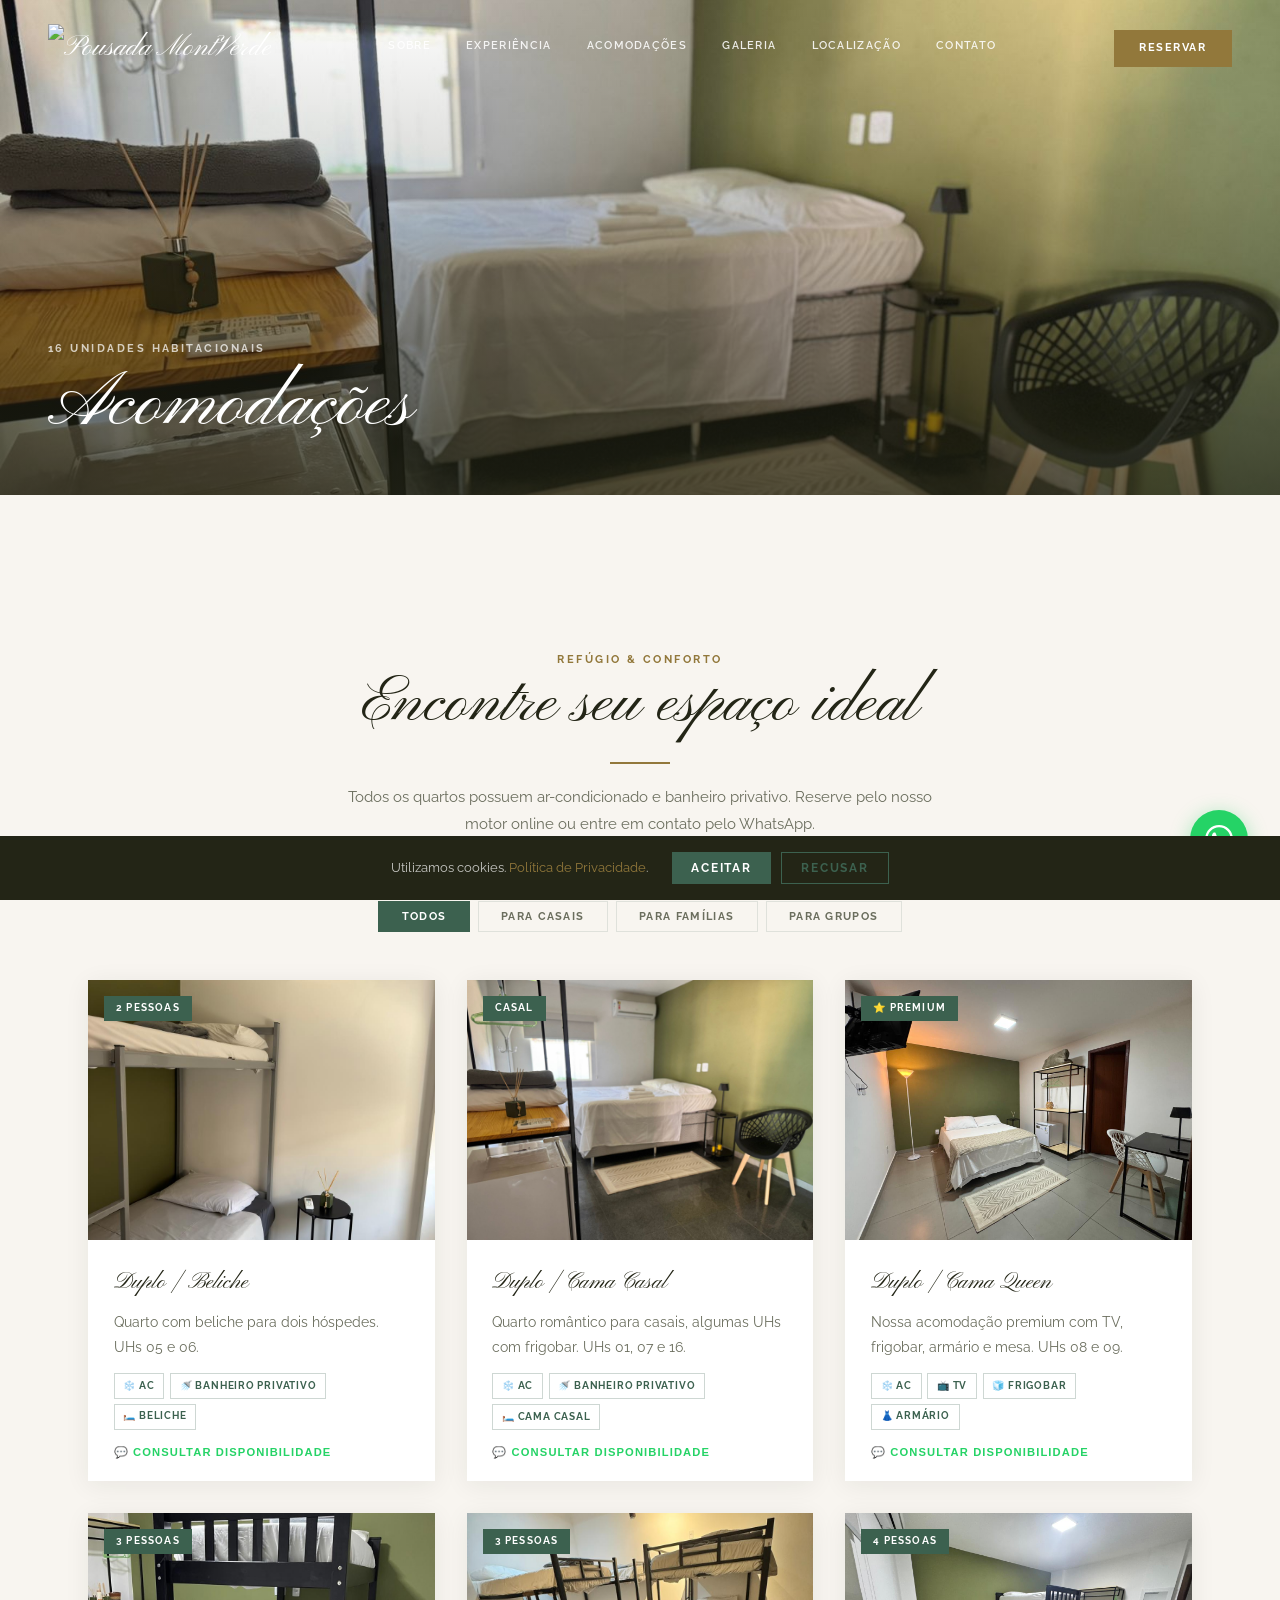
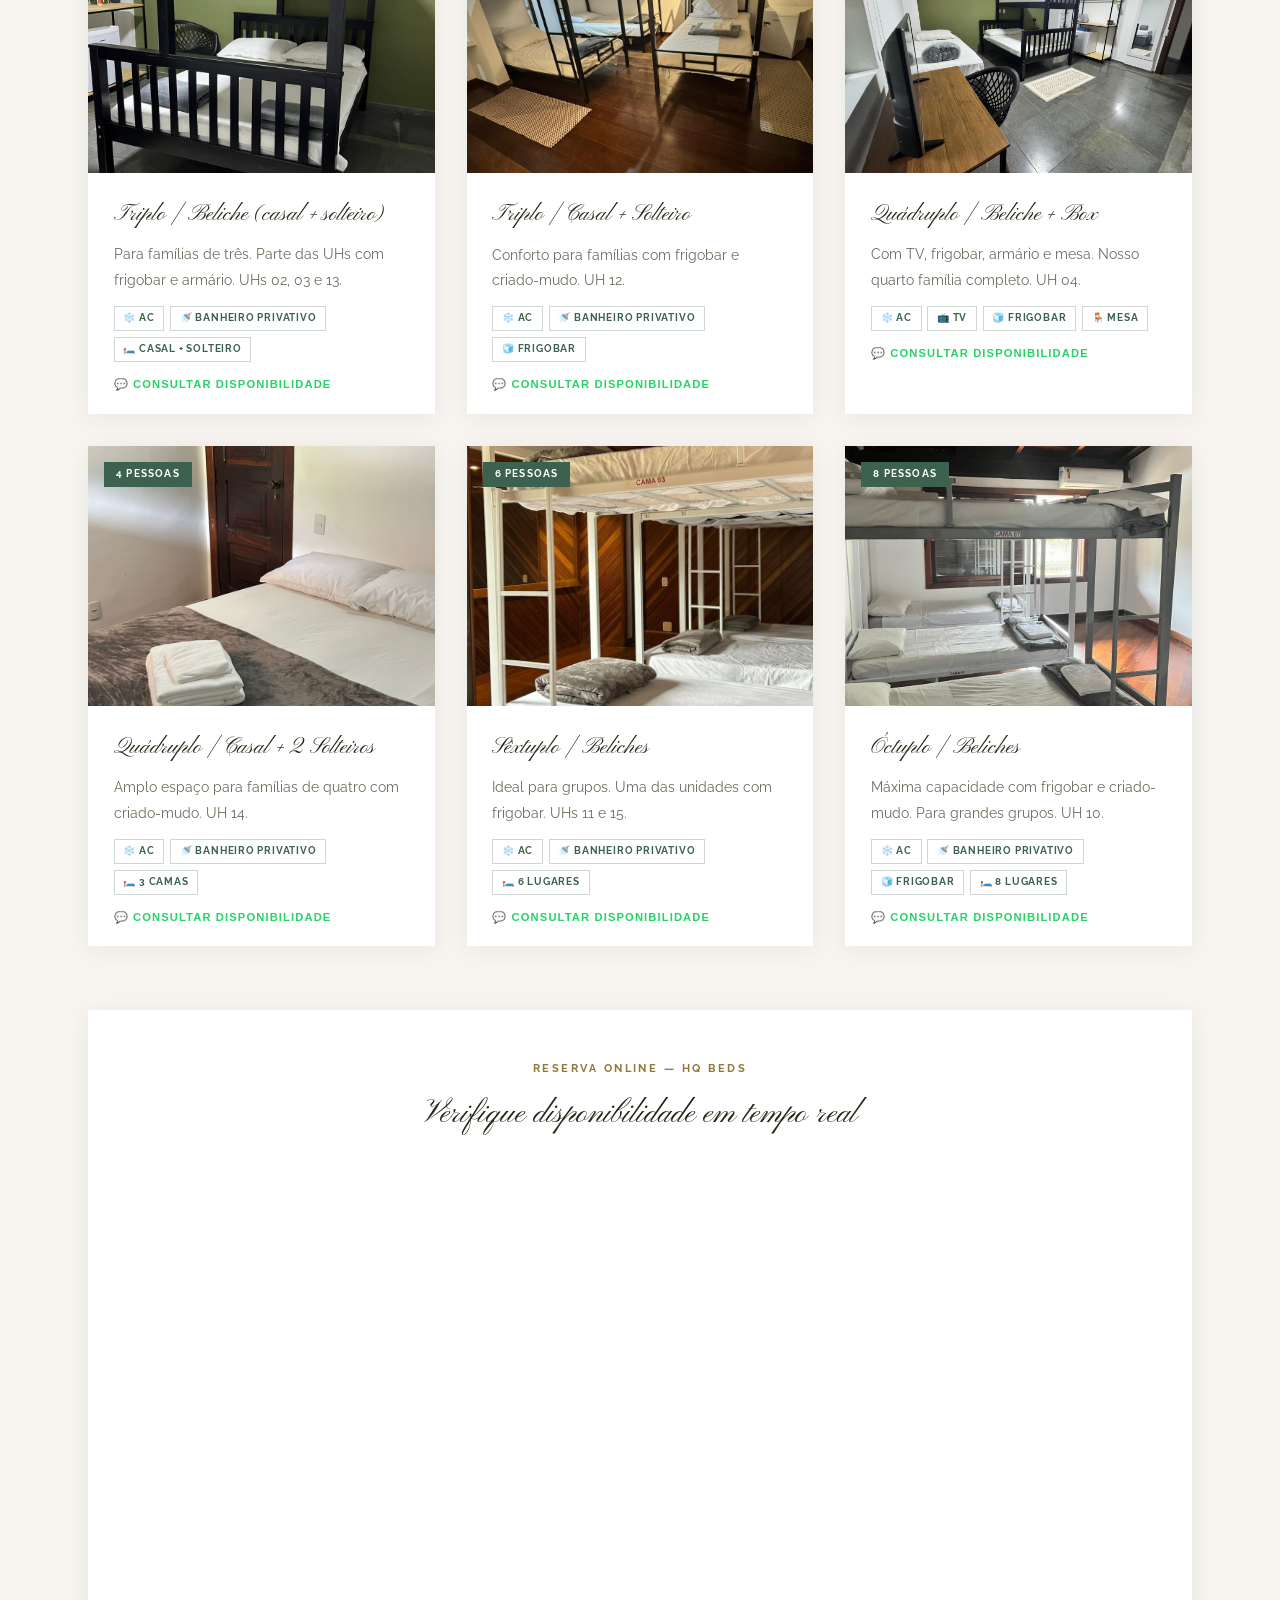
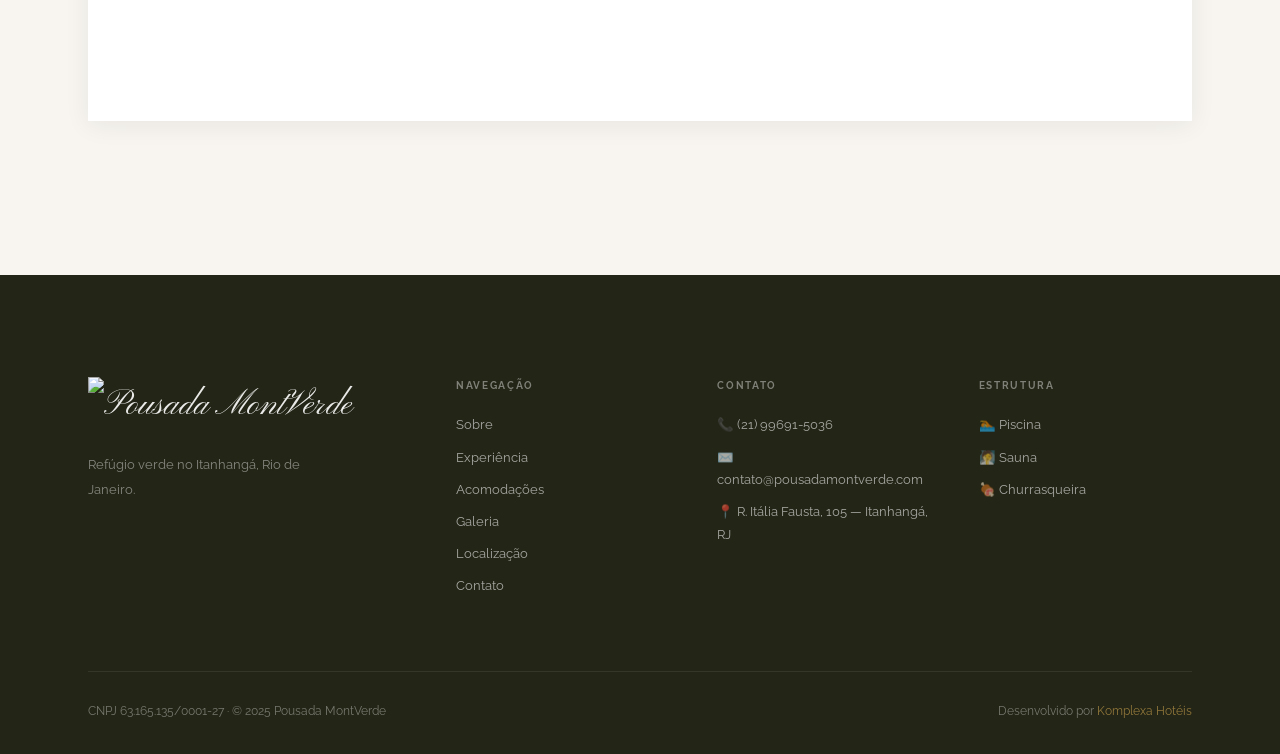
==== acomodacoes/index.html @ 97b20285 "Add files via upload" ====
<!DOCTYPE html>
<html lang="pt-BR">
<head>
<meta charset="UTF-8">
<meta name="viewport" content="width=device-width, initial-scale=1.0">
<title>Acomodações — Pousada MontVerde | Itanhangá, Rio de Janeiro</title>
<meta name="description" content="16 unidades habitacionais na Pousada MontVerde: quartos para casais, famílias e grupos no Itanhangá, Rio de Janeiro.">
<script>(function(w,d,s,l,i){w[l]=w[l]||[];w[l].push({'gtm.start':new Date().getTime(),event:'gtm.js'});var f=d.getElementsByTagName(s)[0],j=d.createElement(s),dl=l!='dataLayer'?'&l='+l:'';j.async=true;j.src='https://www.googletagmanager.com/gtm.js?id='+i+dl;f.parentNode.insertBefore(j,f);})(window,document,'script','dataLayer','GTM-MXDKKWH3');</script>
<link rel="preconnect" href="https://fonts.googleapis.com">
<link href="https://fonts.googleapis.com/css2?family=Pinyon+Script&family=Raleway:wght@300;400;500;600;700&display=swap" rel="stylesheet">
<link rel="stylesheet" href="../assets/css/style.css">

<script type="application/ld+json">
{
  "@context": "https://schema.org",
  "@type": "WebPage",
  "name": "Acomodações — Pousada MontVerde | 16 Unidades no Itanhangá, RJ",
  "description": "16 unidades habitacionais em 9 categorias: duplos, triplos, quádruplos, sêxtuplos e óctuplos. Todos com ar-condicionado e banheiro privativo.",
  "url": "https://pousadamontverde.com.br/acomodacoes/",
  "isPartOf": {"@type":"WebSite","url":"https://pousadamontverde.com.br/","name":"Pousada MontVerde"},
  "breadcrumb": {
    "@type": "BreadcrumbList",
    "itemListElement": [
      {"@type":"ListItem","position":1,"name":"Home","item":"https://pousadamontverde.com.br/"},
      {"@type":"ListItem","position":2,"name":"Acomodações","item":"https://pousadamontverde.com.br/acomodacoes/"}
    ]
  }
}
</script>
</head>
<body>
<noscript><iframe src="https://www.googletagmanager.com/ns.html?id=GTM-MXDKKWH3" height="0" width="0" style="display:none;visibility:hidden"></iframe></noscript>

<header class="hdr hero-mode" id="hdr">
  <div class="hdr-inner">
    <a href="../index.html" class="logo"><img src="../assets/img/logo.png" alt="Pousada MontVerde" class="logo-img"></a>
    <nav class="nav">
      <a href="../sobre/">Sobre</a>
      <a href="../experiencia/">Experiência</a>
      <a href="../acomodacoes/">Acomodações</a>
      <a href="../galeria/">Galeria</a>
      <a href="../localizacao/">Localização</a>
      <a href="../contato/">Contato</a>
    </nav>
    <a href="https://booking.hqbeds.com.br/montverde/rooms" class="hdr-btn">Reservar</a>
    <button class="ham" id="ham" aria-label="Menu" aria-expanded="false"><span></span><span></span><span></span></button>
  </div>
</header>
<div class="mobnav" id="mobnav">
  <a href="../sobre/" onclick="closeMob()">Sobre</a>
  <a href="../experiencia/" onclick="closeMob()">Experiência</a>
  <a href="../acomodacoes/" onclick="closeMob()">Acomodações</a>
  <a href="../galeria/" onclick="closeMob()">Galeria</a>
  <a href="../localizacao/" onclick="closeMob()">Localização</a>
  <a href="../contato/" onclick="closeMob()">Contato</a>
  <a href="https://booking.hqbeds.com.br/montverde/rooms" class="btn-gold" style="margin-top:1rem" onclick="closeMob()">Reservar Agora</a>
</div>

<div class="pg-hero">
  <img src="../assets/img/quartos/casal.jpg" alt="Acomodações Pousada MontVerde" fetchpriority="high" class="loaded">
  <div class="pg-hero-c">
    <span class="overline">16 Unidades Habitacionais</span>
    <h1>Acomodações</h1>
  </div>
</div>

<section>
  <div class="container">
    <div class="sec-head c">
      <p class="overline">Refúgio &amp; Conforto</p>
      <h2>Encontre seu espaço ideal</h2>
      <div class="divider cx"></div>
      <p>Todos os quartos possuem ar-condicionado e banheiro privativo. Reserve pelo nosso motor online ou entre em contato pelo WhatsApp.</p>
    </div>
    <div class="fbr">
      <button class="fbtn active" onclick="filterRooms('all',this)">Todos</button>
      <button class="fbtn" onclick="filterRooms('casal',this)">Para Casais</button>
      <button class="fbtn" onclick="filterRooms('familia',this)">Para Famílias</button>
      <button class="fbtn" onclick="filterRooms('grupo',this)">Para Grupos</button>
    </div>
    <div class="rm-g" id="roomsGrid">
      <div class="rc" data-type="casal">
        <div class="rc-img"><img src="../assets/img/quartos/beliche-duplo.jpg" alt="Duplo Beliche" loading="lazy"><div class="rc-tag">2 pessoas</div></div>
        <div class="rc-b"><h3>Duplo | Beliche</h3><p>Quarto com beliche para dois hóspedes. UHs 05 e 06.</p><div class="rc-feats"><span class="rc-feat">❄️ AC</span><span class="rc-feat">🚿 Banheiro privativo</span><span class="rc-feat">🛏️ Beliche</span></div><button class="rc-wa" onclick="openWAModal('Duplo Beliche')">💬 Consultar disponibilidade</button></div>
      </div>
      <div class="rc" data-type="casal">
        <div class="rc-img"><img src="../assets/img/quartos/casal.jpg" alt="Duplo Casal" loading="lazy"><div class="rc-tag">Casal</div></div>
        <div class="rc-b"><h3>Duplo | Cama Casal</h3><p>Quarto romântico para casais, algumas UHs com frigobar. UHs 01, 07 e 16.</p><div class="rc-feats"><span class="rc-feat">❄️ AC</span><span class="rc-feat">🚿 Banheiro privativo</span><span class="rc-feat">🛏️ Cama casal</span></div><button class="rc-wa" onclick="openWAModal('Duplo Casal')">💬 Consultar disponibilidade</button></div>
      </div>
      <div class="rc" data-type="casal">
        <div class="rc-img"><img src="../assets/img/quartos/queen.jpg" alt="Duplo Queen" loading="lazy"><div class="rc-tag">⭐ Premium</div></div>
        <div class="rc-b"><h3>Duplo | Cama Queen</h3><p>Nossa acomodação premium com TV, frigobar, armário e mesa. UHs 08 e 09.</p><div class="rc-feats"><span class="rc-feat">❄️ AC</span><span class="rc-feat">📺 TV</span><span class="rc-feat">🧊 Frigobar</span><span class="rc-feat">👗 Armário</span></div><button class="rc-wa" onclick="openWAModal('Duplo Queen')">💬 Consultar disponibilidade</button></div>
      </div>
      <div class="rc" data-type="familia">
        <div class="rc-img"><img src="../assets/img/quartos/triplo-beliche.jpg" alt="Triplo Beliche" loading="lazy"><div class="rc-tag">3 pessoas</div></div>
        <div class="rc-b"><h3>Triplo | Beliche (casal + solteiro)</h3><p>Para famílias de três. Parte das UHs com frigobar e armário. UHs 02, 03 e 13.</p><div class="rc-feats"><span class="rc-feat">❄️ AC</span><span class="rc-feat">🚿 Banheiro privativo</span><span class="rc-feat">🛏️ Casal + solteiro</span></div><button class="rc-wa" onclick="openWAModal('Triplo Beliche')">💬 Consultar disponibilidade</button></div>
      </div>
      <div class="rc" data-type="familia">
        <div class="rc-img"><img src="../assets/img/quartos/triplo-casal.jpg" alt="Triplo Casal" loading="lazy"><div class="rc-tag">3 pessoas</div></div>
        <div class="rc-b"><h3>Triplo | Casal + Solteiro</h3><p>Conforto para famílias com frigobar e criado-mudo. UH 12.</p><div class="rc-feats"><span class="rc-feat">❄️ AC</span><span class="rc-feat">🚿 Banheiro privativo</span><span class="rc-feat">🧊 Frigobar</span></div><button class="rc-wa" onclick="openWAModal('Triplo Casal + Solteiro')">💬 Consultar disponibilidade</button></div>
      </div>
      <div class="rc" data-type="familia">
        <div class="rc-img"><img src="../assets/img/quartos/quadruplo-beliche.jpg" alt="Quádruplo Beliche" loading="lazy"><div class="rc-tag">4 pessoas</div></div>
        <div class="rc-b"><h3>Quádruplo | Beliche + Box</h3><p>Com TV, frigobar, armário e mesa. Nosso quarto família completo. UH 04.</p><div class="rc-feats"><span class="rc-feat">❄️ AC</span><span class="rc-feat">📺 TV</span><span class="rc-feat">🧊 Frigobar</span><span class="rc-feat">🪑 Mesa</span></div><button class="rc-wa" onclick="openWAModal('Quádruplo Beliche')">💬 Consultar disponibilidade</button></div>
      </div>
      <div class="rc" data-type="familia">
        <div class="rc-img"><img src="../assets/img/quartos/quadruplo-casal.jpg" alt="Quádruplo Casal" loading="lazy"><div class="rc-tag">4 pessoas</div></div>
        <div class="rc-b"><h3>Quádruplo | Casal + 2 Solteiros</h3><p>Amplo espaço para famílias de quatro com criado-mudo. UH 14.</p><div class="rc-feats"><span class="rc-feat">❄️ AC</span><span class="rc-feat">🚿 Banheiro privativo</span><span class="rc-feat">🛏️ 3 camas</span></div><button class="rc-wa" onclick="openWAModal('Quádruplo 4')">💬 Consultar disponibilidade</button></div>
      </div>
      <div class="rc" data-type="grupo">
        <div class="rc-img"><img src="../assets/img/quartos/sextuplo.jpg" alt="Sêxtuplo" loading="lazy"><div class="rc-tag">6 pessoas</div></div>
        <div class="rc-b"><h3>Sêxtuplo | Beliches</h3><p>Ideal para grupos. Uma das unidades com frigobar. UHs 11 e 15.</p><div class="rc-feats"><span class="rc-feat">❄️ AC</span><span class="rc-feat">🚿 Banheiro privativo</span><span class="rc-feat">🛏️ 6 lugares</span></div><button class="rc-wa" onclick="openWAModal('Sêxtuplo')">💬 Consultar disponibilidade</button></div>
      </div>
      <div class="rc" data-type="grupo">
        <div class="rc-img"><img src="../assets/img/quartos/octuplo.jpg" alt="Óctuplo" loading="lazy"><div class="rc-tag">8 pessoas</div></div>
        <div class="rc-b"><h3>Óctuplo | Beliches</h3><p>Máxima capacidade com frigobar e criado-mudo. Para grandes grupos. UH 10.</p><div class="rc-feats"><span class="rc-feat">❄️ AC</span><span class="rc-feat">🚿 Banheiro privativo</span><span class="rc-feat">🧊 Frigobar</span><span class="rc-feat">🛏️ 8 lugares</span></div><button class="rc-wa" onclick="openWAModal('Óctuplo')">💬 Consultar disponibilidade</button></div>
      </div>
    </div>

    <div style="text-align:center;margin-top:4rem;padding:3rem;background:var(--surface);box-shadow:var(--shadow)">
      <p class="overline" style="text-align:center;display:block;margin:0 auto;text-align:center;display:block">Reserva Online — HQ Beds</p>
      <h3 style="margin:.5rem 0 2rem;text-align:center">Verifique disponibilidade em tempo real</h3>
      <div style="display:flex;justify-content:center">
        <iframe src="https://admin.hqbeds.com.br/pt-br/hqb/2GLZMRDyqY/widget2?width=265&use_fluid_width=0&body_color=FFFFFF&body_text_color=000000&button_color=3c614f&button_text_color=ffffff" style="width:265px;height:500px;border:0" frameborder="0" title="HQ Beds"></iframe>
      </div>
    </div>
  </div>
</section>

<footer>
  <div class="container">
    <div class="ft-grid">
      <div class="ft-brand"><a href="../index.html" class="logo"><img src="../assets/img/logo.png" alt="Pousada MontVerde" class="logo-img"></a><p>Refúgio verde no Itanhangá, Rio de Janeiro.</p></div>
      <div class="ft-col"><h4>Navegação</h4><a href="../sobre/">Sobre</a>
      <a href="../experiencia/">Experiência</a><a href="../acomodacoes/">Acomodações</a><a href="../galeria/">Galeria</a><a href="../localizacao/">Localização</a><a href="../contato/">Contato</a></div>
      <div class="ft-col"><h4>Contato</h4><span>📞 (21) 99691-5036</span><span>✉️ contato@pousadamontverde.com</span><span>📍 R. Itália Fausta, 105 — Itanhangá, RJ</span></div>
      <div class="ft-col"><h4>Estrutura</h4><span>🏊 Piscina</span><span>🧖 Sauna</span><span>🍖 Churrasqueira</span></div>
    </div>
    <div class="ft-bottom">
      <p>CNPJ 63.165.135/0001-27 · © 2025 Pousada MontVerde</p>
      <p>Desenvolvido por <a href="#" target="_blank">Komplexa Hotéis</a></p>
    </div>
  </div>
</footer>

<button class="wa-btn" onclick="openWAModal()" aria-label="WhatsApp"><svg viewBox="0 0 24 24"><path d="M17.472 14.382c-.297-.149-1.758-.867-2.03-.967-.273-.099-.471-.148-.67.15-.197.297-.767.966-.94 1.164-.173.199-.347.223-.644.075-.297-.15-1.255-.463-2.39-1.475-.883-.788-1.48-1.761-1.653-2.059-.173-.297-.018-.458.13-.606.134-.133.298-.347.446-.52.149-.174.198-.298.298-.497.099-.198.05-.371-.025-.52-.075-.149-.669-1.612-.916-2.207-.242-.579-.487-.5-.669-.51-.173-.008-.371-.01-.57-.01-.198 0-.52.074-.792.372-.272.297-1.04 1.016-1.04 2.479 0 1.462 1.065 2.875 1.213 3.074.149.198 2.096 3.2 5.077 4.487.709.306 1.262.489 1.694.625.712.227 1.36.195 1.871.118.571-.085 1.758-.719 2.006-1.413.248-.694.248-1.289.173-1.413-.074-.124-.272-.198-.57-.347m-5.421 7.403h-.004a9.87 9.87 0 01-5.031-1.378l-.361-.214-3.741.982.998-3.648-.235-.374a9.86 9.86 0 01-1.51-5.26c.001-5.45 4.436-9.884 9.888-9.884 2.64 0 5.122 1.03 6.988 2.898a9.825 9.825 0 012.893 6.994c-.003 5.45-4.437 9.884-9.885 9.884m8.413-18.297A11.815 11.815 0 0012.05 0C5.495 0 .16 5.335.157 11.892c0 2.096.547 4.142 1.588 5.945L.057 24l6.305-1.654a11.882 11.882 0 005.683 1.448h.005c6.554 0 11.89-5.335 11.893-11.893a11.821 11.821 0 00-3.48-8.413z"/></svg></button>
<div class="wa-modal" id="waModal">
  <div class="wa-box">
    <div class="wa-box-hdr"><h4>💬 Consultar Quarto</h4><button class="wa-close" onclick="closeWAModal()">×</button></div>
    <form onsubmit="submitWAForm(event)">
      <input type="hidden" id="wa-contexto" value="">
      <div class="fg"><label>Seu nome *</label><input type="text" id="wa-nome" placeholder="Seu nome" required></div>
      <div class="fg"><label>Telefone *</label><input type="tel" id="wa-tel" placeholder="(21) 99999-9999" required></div>
      <div class="fg"><label>E-mail</label><input type="email" id="wa-email" placeholder="seu@email.com"></div>
      <div class="fg"><label>Check-in</label><input type="date" id="wa-checkin"></div>
      <div class="fg"><label>Check-out</label><input type="date" id="wa-checkout"></div>
      <button type="submit" class="wa-submit">Abrir WhatsApp →</button>
    </form>
  </div>
</div>
<div class="discount-popup" id="discountPopup">
  <div class="dp-box">
    <button class="dp-close" onclick="closePopup()">×</button>
    <div class="dp-content">
      <p class="overline">Oferta exclusiva</p>
      <h3>Reserve direto e<br><span class="dp-highlight">economize mais</span></h3>
      <p class="dp-sub">Deixe seu contato e receba condições especiais.</p>
      <form onsubmit="submitPopup(event)">
        <div class="dp-field"><input type="text" id="popup-nome" placeholder="Seu nome" required></div>
        <div class="dp-field"><input type="email" id="popup-email" placeholder="Seu e-mail" required></div>
        <button type="submit" class="dp-btn">Quero as condições especiais →</button>
      </form>
      <p class="dp-disclaimer">Sem spam. <a href="#">Política de Privacidade</a>.</p>
    </div>
    <div class="dp-img"><img src="../assets/img/hero/fachada.jpg" alt="MontVerde" class="loaded"><div class="dp-img-ov"></div></div>
  </div>
</div>
<div class="ck" id="cookieBanner">
  <div class="ck-in">
    <p>Utilizamos cookies. <a href="#">Política de Privacidade</a>.</p>
    <div style="display:flex;gap:.6rem;flex-shrink:0">
      <button class="btn-green" style="font-size:.72rem;padding:.5rem 1.2rem" onclick="acceptCookies()">Aceitar</button>
      <button class="btn-outline" style="font-size:.72rem;padding:.5rem 1.2rem" onclick="declineCookies()">Recusar</button>
    </div>
  </div>
</div>
<script src="../assets/js/main.js"></script>
</body>
</html>
---- assets/css/style.css ----
/* ============================================================
   POUSADA MONTVERDE — style.css
   Gerado pela skill hotel-boutique-site | Komplexa Hotéis
   ============================================================ */

/* ── RESET ── */
*, *::before, *::after { margin: 0; padding: 0; box-sizing: border-box; }
html { scroll-behavior: auto; }
body {
  background: var(--bg); color: var(--text);
  font-family: var(--font-body); overflow-x: hidden;
  -webkit-font-smoothing: antialiased; line-height: 1.7;
}
img, video { max-width: 100%; display: block; object-fit: cover; }
a { color: inherit; text-decoration: none; }
button { cursor: pointer; }

/* ── TOKENS ── */
:root {
  --accent:       #3c614f;
  --accent-hover: #2d4e3d;
  --accent-rgb:   60, 97, 79;
  --accent-soft:  rgba(60,97,79,.08);
  --cta:          #92783b;
  --cta-hover:    #7a6430;
  --cta-rgb:      146,120,59;
  --bg:           #f8f5f0;
  --bg-rgb:       248,245,240;
  --surface:      #ffffff;
  --surface-light:#f0ede7;
  --text:         #232516;
  --text-muted:   #6b6e5e;
  --border:       rgba(60,97,79,.13);
  --shadow:       0 4px 24px rgba(35,37,22,.07);
  --shadow-lg:    0 12px 48px rgba(35,37,22,.13);
  --hero-overlay: linear-gradient(to bottom,rgba(35,37,22,.28) 0%,rgba(35,37,22,.05) 40%,rgba(35,37,22,.58) 100%);
  --font-display: 'Pinyon Script', cursive;
  --font-body:    'Raleway', sans-serif;
  --space-xs: clamp(.5rem,1vw,.75rem);
  --space-sm: clamp(1rem,2vw,1.5rem);
  --space-md: clamp(2rem,4vw,3rem);
  --space-lg: clamp(4rem,8vw,6rem);
  --space-xl: clamp(6rem,12vw,10rem);
  --space-xxl:clamp(8rem,15vw,14rem);
  --ease: cubic-bezier(.25,.46,.45,.94);
}

/* ── TIPOGRAFIA ── */
h1 { font-family:var(--font-display); font-size:clamp(3rem,8vw,7rem); font-weight:400; line-height:1.05; }
h2 { font-family:var(--font-display); font-size:clamp(2.2rem,5vw,4rem); font-weight:400; line-height:1.15; }
h3 { font-family:var(--font-display); font-size:clamp(1.4rem,2.5vw,2rem); font-weight:400; }
h4 { font-family:var(--font-body); font-size:.85rem; font-weight:700; letter-spacing:.06em; text-transform:uppercase; }
.overline { font-family:var(--font-body); font-size:.7rem; letter-spacing:.22em; text-transform:uppercase; color:var(--cta); font-weight:700; }
p { font-size:clamp(.92rem,1.1vw,1.04rem); line-height:1.85; color:var(--text-muted); max-width:65ch; }

/* ── LAYOUT ── */
section { padding:var(--space-xl) 0; }
.container { max-width:1200px; margin:0 auto; padding:0 clamp(1.5rem,4vw,3rem); }
.sec-head { margin-bottom:clamp(2.5rem,5vw,4rem); }
.sec-head.c { text-align:center; }
.sec-head.c p { margin:0 auto; }

/* ── DIVIDERS ── */
.divider { width:60px; height:1.5px; background:var(--cta); transform-origin:left center; }
.divider.cx { margin:1.2rem auto; transform-origin:center; }

/* ── LAZY LOAD ── */
img { opacity:0; transition:opacity .6s ease; }
img.loaded { opacity:1; }

/* ── PLACEHOLDER QUANDO SEM FOTO ── */
.hero-bg img { background:linear-gradient(160deg,#232516 0%,#3c614f 100%); }
.pg-hero > img { background:linear-gradient(160deg,#232516 0%,#3c614f 60%); }
.ab-img img,.sobre-img-big img,.sobre-img-sm img,.rc-img img,.rp-c img,.gi img,.dp-img img { background:var(--surface-light); }

/* ── BOTÕES ── */
.btn-primary { display:inline-block; background:var(--accent); color:#fff; padding:.85rem 2.2rem; font-family:var(--font-body); font-size:.7rem; letter-spacing:.18em; text-transform:uppercase; font-weight:700; transition:background .3s; border:none; }
.btn-primary:hover { background:var(--accent-hover); }
.btn-gold { display:inline-block; background:var(--cta); color:#fff; padding:.85rem 2.2rem; font-family:var(--font-body); font-size:.7rem; letter-spacing:.18em; text-transform:uppercase; font-weight:700; transition:background .3s; border:none; }
.btn-gold:hover { background:var(--cta-hover); }
.btn-green { display:inline-block; background:var(--accent); color:#fff; padding:.75rem 2rem; font-family:var(--font-body); font-size:.7rem; letter-spacing:.16em; text-transform:uppercase; font-weight:700; transition:background .3s; border:none; }
.btn-green:hover { background:var(--accent-hover); }
.btn-outline { display:inline-block; background:transparent; color:var(--accent); padding:.75rem 2rem; font-family:var(--font-body); font-size:.7rem; letter-spacing:.16em; text-transform:uppercase; font-weight:700; border:1.5px solid var(--accent); transition:all .3s; }
.btn-outline:hover { background:var(--accent); color:#fff; }
.btn-outline-w { display:inline-block; background:transparent; color:#fff; padding:.85rem 2.2rem; font-family:var(--font-body); font-size:.7rem; letter-spacing:.18em; text-transform:uppercase; font-weight:700; border:1.5px solid rgba(255,255,255,.7); transition:all .3s; }
.btn-outline-w:hover { background:#fff; color:var(--accent); }

/* ── HEADER ── */
.hdr { position:fixed; top:0; left:0; right:0; z-index:1000; padding:1.5rem 0; transition:all .4s var(--ease); }
.hdr.hero-mode { background:transparent; }
.hdr.solid { background:rgba(var(--bg-rgb),.97); backdrop-filter:blur(20px); padding:.9rem 0; box-shadow:0 1px 0 var(--border); }
.hdr-inner { max-width:1400px; margin:0 auto; padding:0 clamp(1.5rem,4vw,3rem); display:flex; align-items:center; justify-content:space-between; }
.logo { font-family:var(--font-display); font-size:1.8rem; font-weight:400; color:#fff; transition:color .4s; }
.hdr.solid .logo { color:var(--accent); }
.nav { display:flex; gap:2.2rem; }
.nav a { font-family:var(--font-body); font-size:.68rem; letter-spacing:.12em; text-transform:uppercase; font-weight:600; color:rgba(255,255,255,.88); position:relative; padding-bottom:4px; transition:color .3s; }
.hdr.solid .nav a { color:var(--text); }
.nav a::after { content:''; position:absolute; bottom:0; left:0; width:0; height:1px; background:var(--cta); transition:width .3s; }
.nav a:hover::after { width:100%; }
.hdr-btn { background:var(--cta); color:#fff; border:none; padding:.6rem 1.6rem; font-family:var(--font-body); font-size:.68rem; letter-spacing:.14em; text-transform:uppercase; font-weight:700; cursor:pointer; transition:background .3s; text-decoration:none; display:inline-block; }
.hdr-btn:hover { background:var(--cta-hover); }
.ham { display:none; flex-direction:column; gap:5px; background:none; border:none; cursor:pointer; padding:.5rem; }
.ham span { width:26px; height:1.5px; background:#fff; transition:all .3s; }
.hdr.solid .ham span { background:var(--text); }
.ham.open span:nth-child(1) { transform:rotate(45deg) translate(5px,4px); }
.ham.open span:nth-child(2) { opacity:0; }
.ham.open span:nth-child(3) { transform:rotate(-45deg) translate(5px,-4px); }
.mobnav { position:fixed; inset:0; z-index:999; background:var(--bg); display:flex; flex-direction:column; align-items:center; justify-content:center; gap:1.8rem; opacity:0; visibility:hidden; transition:all .4s var(--ease); padding:2rem; }
.mobnav.open { opacity:1; visibility:visible; }
.mobnav a { font-family:var(--font-display); font-size:clamp(1.8rem,5vw,2.8rem); color:var(--text); transition:color .2s; }
.mobnav a:hover { color:var(--accent); }
.mobnav .btn-gold { font-family:var(--font-body)!important; font-size:.75rem!important; letter-spacing:.18em!important; padding:.85rem 2rem!important; }

/* ── HERO ── */
/* ── HERO ── */
.hero { position:relative; height:100vh; min-height:600px; display:flex; flex-direction:column; align-items:center; justify-content:center; overflow:hidden; }
.hero-bg { position:absolute; inset:0; }
.hero-bg img { width:100%; height:100%; object-fit:cover; opacity:1; }
.hero-ov { position:absolute; inset:0; background:linear-gradient(to bottom,rgba(20,24,14,.25) 0%,rgba(20,24,14,.45) 40%,rgba(20,24,14,.72) 100%); }
.hero-c { position:relative; z-index:2; display:flex; flex-direction:column; align-items:center; text-align:center; padding:0 clamp(1.5rem,4vw,3rem); width:100%; gap:clamp(1.4rem,3vh,2.2rem); }
.hero-overline { font-family:var(--font-body); font-size:.72rem; letter-spacing:.28em; text-transform:uppercase; color:rgba(255,255,255,.78); font-weight:600; display:block; margin:0; }
.hero-title { font-family:var(--font-display); font-size:clamp(4.5rem,12vw,9rem); font-weight:400; line-height:1; color:#fff; margin:0; }
.hero-divider { width:50px; height:1.5px; background:var(--cta); margin:0; display:none; }
.hero-sub { font-family:var(--font-body); font-size:clamp(1rem,1.6vw,1.25rem); color:rgba(255,255,255,.92); letter-spacing:.05em; font-weight:300; margin:0; }
.hero-ctas { display:flex; gap:1.2rem; justify-content:center; flex-wrap:wrap; margin:0; }
.hero-scroll { position:absolute; bottom:2.5rem; left:50%; transform:translateX(-50%); z-index:2; display:flex; flex-direction:column; align-items:center; gap:.6rem; color:rgba(255,255,255,.6); text-decoration:none; transition:color .3s; }
.hero-scroll:hover { color:rgba(255,255,255,.95); }
.hero-scroll-label { font-family:var(--font-body); font-size:.62rem; letter-spacing:.22em; text-transform:uppercase; }
.hero-scroll-line { width:1px; height:40px; background:rgba(255,255,255,.45); animation:scrollPulse 2s ease-in-out infinite; }
@keyframes scrollPulse { 0%,100%{opacity:.3} 50%{opacity:1} }
.scroll-hint { position:absolute; bottom:2.5rem; left:50%; transform:translateX(-50%); display:flex; flex-direction:column; align-items:center; gap:.5rem; z-index:2; }
.scroll-hint span { font-family:var(--font-body); font-size:.62rem; letter-spacing:.2em; text-transform:uppercase; color:rgba(255,255,255,.55); }
.scl { width:1px; height:50px; background:linear-gradient(to bottom,rgba(255,255,255,.5),transparent); animation:scrollPulse 1.8s ease-in-out infinite; }
@keyframes scrollPulse { 0%,100%{opacity:.3} 50%{opacity:1} }

/* HQ Beds booking widget wrapper */
.hqbeds-wrap { background:rgba(248,245,240,.97); padding:1rem 1.5rem; max-width:380px; margin:0 auto; box-shadow:0 8px 32px rgba(0,0,0,.22); display:flex; justify-content:center; align-items:center; }

/* ── STRIP ── */
.strip { background:var(--accent); padding:clamp(2.5rem,5vw,4rem) 0; }
.strip-g { display:grid; grid-template-columns:repeat(4,1fr); gap:2rem; text-align:center; }
.strip-i { padding:1rem; }
.s-icon { font-size:2rem; margin-bottom:.8rem; }
.strip-i h4 { color:#fff; font-size:.78rem; letter-spacing:.1em; margin-bottom:.4rem; }
.strip-i p { color:rgba(255,255,255,.72); font-size:.8rem; max-width:100%; line-height:1.65; }

/* ── SOBRE PREVIEW ── */
.ab-grid { display:grid; grid-template-columns:1fr 1fr; gap:clamp(3rem,6vw,6rem); align-items:center; }
.ab-img { position:relative; overflow:hidden; aspect-ratio:4/5; }
.ab-img img { width:100%; height:100%; object-fit:cover; }
.ab-txt { display:flex; flex-direction:column; gap:.9rem; }
.ab-txt h2 { margin:.4rem 0; }
.badges { display:flex; flex-wrap:wrap; gap:.5rem; margin-top:.4rem; }
.badge { display:inline-block; padding:.3rem .85rem; border:1px solid var(--border); font-size:.66rem; letter-spacing:.1em; text-transform:uppercase; color:var(--accent); font-weight:700; }

/* ── QUARTOS PREVIEW ── */
.rp-g { display:grid; grid-template-columns:repeat(3,1fr); gap:1.5rem; margin-top:clamp(2.5rem,5vw,4rem); }
.rp-c { position:relative; overflow:hidden; aspect-ratio:3/4; display:block; }
.rp-c img { width:100%; height:100%; object-fit:cover; transition:transform .7s var(--ease); }
.rp-c:hover img { transform:scale(1.07); }
.rp-info { position:absolute; bottom:0; left:0; right:0; padding:2.5rem 1.4rem 1.4rem; background:linear-gradient(to top,rgba(35,37,22,.78),transparent); color:#fff; }
.rp-info h3 { color:#fff; margin-bottom:.2rem; }
.rp-info span { font-size:.68rem; letter-spacing:.12em; text-transform:uppercase; color:rgba(255,255,255,.72); }

/* ── PAGE HERO (subpáginas) ── */
.pg-hero { position:relative; height:55vh; min-height:380px; display:flex; align-items:flex-end; overflow:hidden; }
.pg-hero > img { position:absolute; inset:0; width:100%; height:115%; object-fit:cover; }
.pg-hero::after { content:''; position:absolute; inset:0; background:linear-gradient(to top,rgba(35,37,22,.72) 0%,rgba(35,37,22,.18) 60%,transparent 100%); }
.pg-hero-c { position:relative; z-index:2; color:#fff; padding:3rem clamp(1.5rem,4vw,3rem); max-width:1400px; margin:0 auto; width:100%; }
.pg-hero-c .overline { color:rgba(255,255,255,.72); margin-bottom:.5rem; display:block; }
.pg-hero-c h1 { font-size:clamp(2.5rem,6vw,5rem); color:#fff; }

/* ── ACOMODAÇÕES ── */
.fbr { display:flex; gap:.5rem; flex-wrap:wrap; margin-bottom:3rem; justify-content:center; }
.fbtn { background:transparent; border:1.5px solid var(--border); padding:.5rem 1.4rem; font-family:var(--font-body); font-size:.68rem; letter-spacing:.12em; text-transform:uppercase; font-weight:700; color:var(--text-muted); cursor:pointer; transition:all .3s; }
.fbtn:hover,.fbtn.active { background:var(--accent); border-color:var(--accent); color:#fff; }
.rm-g { display:grid; grid-template-columns:repeat(3,1fr); gap:2rem; }
.rc { background:var(--surface); box-shadow:var(--shadow); overflow:hidden; transition:transform .4s var(--ease),box-shadow .4s; }
.rc:hover { transform:translateY(-6px); box-shadow:var(--shadow-lg); }
.rc-img { position:relative; overflow:hidden; aspect-ratio:4/3; }
.rc-img img { width:100%; height:100%; object-fit:cover; transition:transform .6s var(--ease); }
.rc:hover .rc-img img { transform:scale(1.06); }
.rc-tag { position:absolute; top:1rem; left:1rem; background:var(--accent); color:#fff; padding:.25rem .75rem; font-size:.62rem; letter-spacing:.12em; text-transform:uppercase; font-weight:700; }
.rc-b { padding:1.4rem 1.6rem; }
.rc-b h3 { font-size:clamp(1rem,1.8vw,1.5rem); margin-bottom:.5rem; }
.rc-b p { font-size:.86rem; margin-bottom:.8rem; max-width:100%; }
.rc-feats { display:flex; flex-wrap:wrap; gap:.35rem; margin-bottom:1rem; }
.rc-feat { font-size:.62rem; letter-spacing:.08em; text-transform:uppercase; font-weight:700; color:var(--accent); padding:.2rem .55rem; border:1px solid rgba(var(--accent-rgb),.25); }
.rc-wa { display:flex; align-items:center; gap:.5rem; color:#25D366; font-size:.7rem; letter-spacing:.1em; text-transform:uppercase; font-weight:700; cursor:pointer; background:none; border:none; transition:opacity .2s; margin-top:.5rem; }
.rc-wa:hover { opacity:.75; }

/* ── GALERIA ── */
.gal-g { display:grid; grid-template-columns:repeat(4,1fr); gap:.8rem; }
.gi { overflow:hidden; aspect-ratio:1; cursor:pointer; }
.gi.tall { grid-row:span 2; aspect-ratio:auto; }
.gi img { width:100%; height:100%; object-fit:cover; transition:transform .6s var(--ease); }
.gi:hover img { transform:scale(1.06); }
#lb { position:fixed; inset:0; z-index:9999; background:rgba(0,0,0,.95); display:flex; align-items:center; justify-content:center; opacity:0; visibility:hidden; transition:all .35s var(--ease); }
#lb.open { opacity:1; visibility:visible; }
#lbImg { max-width:90vw; max-height:85vh; object-fit:contain; opacity:1; }
.lb-close { position:absolute; top:1.5rem; right:1.5rem; background:none; border:none; color:#fff; font-size:2rem; cursor:pointer; opacity:.7; transition:opacity .2s; }
.lb-close:hover { opacity:1; }
.lb-nav { position:absolute; top:50%; transform:translateY(-50%); background:rgba(255,255,255,.1); border:none; color:#fff; width:50px; height:50px; font-size:1.5rem; cursor:pointer; display:flex; align-items:center; justify-content:center; transition:background .2s; }
.lb-nav:hover { background:rgba(255,255,255,.2); }
.lb-prev { left:1rem; }
.lb-next { right:1rem; }
#lbCnt { position:absolute; bottom:1.5rem; left:50%; transform:translateX(-50%); color:rgba(255,255,255,.55); font-size:.75rem; letter-spacing:.1em; }

/* ── LOCALIZAÇÃO ── */
.map-wrap { width:100%; height:460px; overflow:hidden; }
.map-wrap iframe { width:100%; height:100%; border:0; }
.loc-grid { display:grid; grid-template-columns:1fr 1fr; gap:clamp(3rem,6vw,5rem); align-items:start; }
.atrac-list { display:flex; flex-direction:column; gap:.8rem; margin-top:1.5rem; }
.atrac-item { display:flex; align-items:center; gap:1rem; padding:.8rem 1rem; background:var(--surface); box-shadow:var(--shadow); border-left:3px solid var(--cta); }
.atrac-icon { font-size:1.4rem; flex-shrink:0; }
.atrac-info h4 { font-size:.78rem; color:var(--text); margin-bottom:.1rem; }
.atrac-info p { font-size:.78rem; max-width:100%; margin:0; }

/* ── CONTATO ── */
.ct-grid { display:grid; grid-template-columns:1fr 1.2fr; gap:clamp(3rem,6vw,5rem); align-items:start; }
.ct-info { display:flex; flex-direction:column; gap:1.5rem; }
.ct-block { display:flex; gap:1rem; align-items:flex-start; }
.ct-block-icon { width:44px; height:44px; border-radius:50%; background:var(--accent-soft); display:flex; align-items:center; justify-content:center; font-size:1.2rem; flex-shrink:0; margin-top:.2rem; }
.ct-block-txt h4 { font-size:.75rem; color:var(--text); margin-bottom:.3rem; }
.ct-block-txt p { font-size:.88rem; max-width:100%; margin:0; }
.ct-form { background:var(--surface); padding:2.5rem; box-shadow:var(--shadow); }
.fg { display:flex; flex-direction:column; gap:.4rem; margin-bottom:1.2rem; }
.fg label { font-family:var(--font-body); font-size:.65rem; letter-spacing:.12em; text-transform:uppercase; font-weight:700; color:var(--text-muted); }
.fg input,.fg select,.fg textarea { background:var(--bg); border:1px solid var(--border); color:var(--text); padding:.75rem 1rem; font-family:var(--font-body); font-size:.9rem; outline:none; transition:border-color .3s; width:100%; }
.fg input:focus,.fg select:focus,.fg textarea:focus { border-color:var(--accent); }
.fg textarea { resize:vertical; }
.ok-msg { display:none; text-align:center; color:var(--accent); font-weight:700; font-size:.9rem; padding:1rem; }
.ok-msg.show { display:block; }

/* ── SOBRE PAGE ── */
.sobre-hero-txt { display:grid; grid-template-columns:1fr 1fr; gap:clamp(3rem,6vw,6rem); align-items:center; }
.sobre-imgs { display:grid; grid-template-columns:1fr 1fr; gap:1rem; margin-top:clamp(4rem,8vw,7rem); }
.sobre-img-big { grid-column:span 2; aspect-ratio:16/7; overflow:hidden; }
.sobre-img-big img { width:100%; height:100%; object-fit:cover; }
.sobre-img-sm { aspect-ratio:1; overflow:hidden; }
.sobre-img-sm img { width:100%; height:100%; object-fit:cover; }
.dif-g { display:grid; grid-template-columns:repeat(3,1fr); gap:2rem; margin-top:3rem; }
.dif-c { background:var(--surface); padding:2rem; box-shadow:var(--shadow); border-top:3px solid var(--accent); text-align:center; }
.dif-icon { font-size:2.5rem; margin-bottom:1rem; }
.dif-c h4 { margin-bottom:.6rem; }
.dif-c p { font-size:.86rem; max-width:100%; }

/* ── WHATSAPP ── */
.wa-btn { position:fixed; bottom:2rem; right:2rem; z-index:8000; width:58px; height:58px; border-radius:50%; background:#25D366; color:#fff; border:none; display:flex; align-items:center; justify-content:center; box-shadow:0 4px 20px rgba(37,211,102,.4); cursor:pointer; transition:transform .3s var(--ease); }
.wa-btn:hover { transform:scale(1.1); }
.wa-btn svg { width:28px; height:28px; fill:#fff; }
.wa-modal { display:none; position:fixed; inset:0; z-index:9500; }
.wa-modal.open { display:flex; align-items:flex-end; justify-content:flex-end; padding:0 2rem 5.5rem 2rem; }
/* .wa-box e .wa-modal-box são equivalentes — suporte aos dois nomes */
.wa-box,
.wa-modal-box { background:var(--surface); width:320px; padding:1.8rem; box-shadow:0 12px 50px rgba(0,0,0,.18); border-top:3px solid #25D366; }
.wa-box-hdr,
.wa-modal-header { display:flex; justify-content:space-between; align-items:center; margin-bottom:1.2rem; gap:.8rem; }
.wa-box-hdr h4,
.wa-modal-header h4 { font-size:.74rem; letter-spacing:.1em; text-transform:uppercase; }
.wa-icon { width:36px; height:36px; border-radius:50%; background:#25D366; display:flex; align-items:center; justify-content:center; flex-shrink:0; }
.wa-modal-close { background:none; border:none; font-size:1.4rem; cursor:pointer; color:var(--text-muted); line-height:1; padding:0; margin-left:auto; }
.wa-form-body { display:flex; flex-direction:column; gap:.65rem; }
.wa-form-body .fg { display:flex; flex-direction:column; gap:.2rem; }
.wa-form-body label { font-size:.68rem; letter-spacing:.08em; text-transform:uppercase; font-weight:700; color:var(--text); }
.wa-form-body input { background:var(--surface-light); border:1px solid var(--border); color:var(--text); padding:.55rem .8rem; font-family:var(--font-body); font-size:.88rem; outline:none; transition:border-color .3s; width:100%; }
.wa-form-body input:focus { border-color:var(--accent); }
.wa-form-body .fg-row { display:grid; grid-template-columns:1fr 1fr; gap:.5rem; }
.wa-close { background:none; border:none; color:var(--text-muted); font-size:1.3rem; cursor:pointer; line-height:1; }
.wa-submit { width:100%; background:#25D366; color:#fff; border:none; padding:.85rem; font-family:var(--font-body); font-size:.7rem; letter-spacing:.14em; text-transform:uppercase; font-weight:700; cursor:pointer; transition:background .3s; margin-top:.6rem; }
.wa-submit:hover { background:#1da851; }

/* ── POPUP DESCONTO ── */
.discount-popup { position:fixed; inset:0; z-index:9800; background:rgba(0,0,0,.6); display:flex; align-items:center; justify-content:center; opacity:0; visibility:hidden; transition:all .4s var(--ease); padding:1rem; }
.discount-popup.open { opacity:1; visibility:visible; }
.dp-box { background:var(--bg); max-width:680px; width:100%; display:grid; grid-template-columns:1fr 1fr; overflow:hidden; position:relative; max-height:90vh; }
.dp-close { position:absolute; top:.8rem; right:.8rem; background:rgba(0,0,0,.3); border:none; color:#fff; width:30px; height:30px; border-radius:50%; cursor:pointer; font-size:1.2rem; display:flex; align-items:center; justify-content:center; z-index:2; transition:background .2s; }
.dp-close:hover { background:rgba(0,0,0,.5); }
.dp-content { padding:2.5rem 2rem; display:flex; flex-direction:column; justify-content:center; }
.dp-content h3 { font-family:var(--font-display); font-size:clamp(1.6rem,3vw,2.4rem); font-weight:400; line-height:1.2; margin:.5rem 0 .8rem; }
.dp-highlight { color:var(--cta); }
.dp-sub { font-size:.86rem; color:var(--text-muted); margin-bottom:1.5rem; max-width:100%; }
.dp-field { margin-bottom:.8rem; }
.dp-field input { width:100%; background:var(--surface); border:1px solid var(--border); color:var(--text); padding:.75rem 1rem; font-family:var(--font-body); font-size:.9rem; outline:none; transition:border-color .3s; }
.dp-field input:focus { border-color:var(--accent); }
.dp-btn { width:100%; background:var(--cta); color:#fff; border:none; padding:.85rem; font-family:var(--font-body); font-size:.7rem; letter-spacing:.15em; text-transform:uppercase; font-weight:700; cursor:pointer; transition:background .3s; }
.dp-btn:hover { background:var(--cta-hover); }
.dp-disclaimer { font-size:.68rem; color:var(--text-muted); margin-top:.7rem; max-width:100%; }
.dp-disclaimer a { color:var(--cta); }
.dp-img { position:relative; overflow:hidden; }
.dp-img img { width:100%; height:100%; object-fit:cover; }
.dp-img-ov { position:absolute; inset:0; background:linear-gradient(to right,rgba(0,0,0,.3),transparent); }
@media(max-width:600px){ .dp-box{grid-template-columns:1fr} .dp-img{display:none} }

/* ── COOKIE BANNER ── */
.ck { position:fixed; bottom:0; left:0; right:0; z-index:9000; background:var(--text); color:#fff; padding:1rem clamp(1.5rem,4vw,3rem); display:none!important; }
.ck.show { display:flex!important; }
.ck-in { display:flex; align-items:center; justify-content:space-between; gap:1.5rem; max-width:1400px; margin:0 auto; flex-wrap:wrap; }
.ck-in p { font-size:.8rem; color:rgba(255,255,255,.75); max-width:60ch; }
.ck-in a { color:var(--cta); }

/* ── FOOTER ── */
footer { background:var(--text); color:rgba(255,255,255,.8); padding:clamp(4rem,8vw,7rem) 0 2rem; }
.ft-grid { display:grid; grid-template-columns:1.5fr 1fr 1fr 1fr; gap:3rem; margin-bottom:4rem; }
.ft-brand .logo { font-size:2.2rem; color:rgba(255,255,255,.9); display:block; margin-bottom:1rem; }
.ft-brand p { font-size:.82rem; color:rgba(255,255,255,.45); max-width:28ch; }
.ft-social { display:flex; gap:.8rem; margin-top:1.5rem; }
.ft-social a { width:36px; height:36px; border-radius:50%; background:rgba(255,255,255,.08); display:flex; align-items:center; justify-content:center; color:rgba(255,255,255,.65); font-size:.9rem; transition:background .2s,color .2s; }
.ft-social a:hover { background:var(--cta); color:#fff; }
.ft-col h4 { font-size:.65rem; letter-spacing:.16em; text-transform:uppercase; color:rgba(255,255,255,.42); margin-bottom:1.2rem; font-family:var(--font-body); }
.ft-col a,.ft-col span { display:block; font-size:.83rem; color:rgba(255,255,255,.6); margin-bottom:.6rem; transition:color .2s; }
.ft-col a:hover { color:var(--cta); }
.ft-bottom { border-top:1px solid rgba(255,255,255,.08); padding-top:1.8rem; display:flex; justify-content:space-between; align-items:center; flex-wrap:wrap; gap:1rem; }
.ft-bottom p { font-size:.72rem; color:rgba(255,255,255,.38); max-width:none; }
.ft-bottom a { color:var(--cta); }

/* ── RESPONSIVE ── */
@media(max-width:1024px){
  .rm-g { grid-template-columns:repeat(2,1fr); }
  .ft-grid { grid-template-columns:1fr 1fr; }
  .gal-g { grid-template-columns:repeat(3,1fr); }
  .dif-g { grid-template-columns:1fr 1fr; }
  .strip-g { grid-template-columns:repeat(2,1fr); }
}
@media(max-width:768px){
  .nav { display:none; }
  .ham { display:flex; }
  .hdr-btn { display:none; }
  .ab-grid,.ct-grid,.loc-grid,.sobre-hero-txt { grid-template-columns:1fr; }
  .rp-g { grid-template-columns:1fr 1fr; }
  .rm-g { grid-template-columns:1fr; }
  .gal-g { grid-template-columns:repeat(2,1fr); }
  .dif-g { grid-template-columns:1fr; }
  .ft-grid { grid-template-columns:1fr; gap:2rem; }
  .sobre-imgs { grid-template-columns:1fr; }
  .sobre-img-big { grid-column:span 1; }
  /* hero widget no mobile */
  /* wa modal full width */
  .wa-modal.open { padding:0 1rem 5rem 1rem; align-items:flex-end; justify-content:center; }
  .wa-box { width:100%!important; max-width:420px; }
  /* contact grid */
  .ct-form .fg-row { grid-template-columns:1fr; }
}
@media(max-width:480px){
  .rp-g { grid-template-columns:1fr; }
  .strip-g { grid-template-columns:1fr; }
  .hero-ctas { flex-direction:column; align-items:center; }
  .hero-title { font-size:clamp(3.5rem,15vw,6rem); }
  .wa-btn { bottom:1.2rem; right:1.2rem; }
  .hero-c h1 { font-size:clamp(2.5rem,14vw,4.5rem); }
  .strip-i { padding:.5rem; }
  section { padding:clamp(3rem,8vw,5rem) 0; }
  .ft-bottom { flex-direction:column; text-align:center; gap:.5rem; }
  .rc-b { padding:1rem 1.2rem; }
  .nearby-g { grid-template-columns:repeat(2,1fr)!important; }
  .nearby-item { padding:.9rem .8rem; }
  .wa-modal.open { padding:0 1rem 5rem 1rem; align-items:flex-end; justify-content:center; }
  .wa-box,.wa-modal-box { width:100%!important; max-width:420px; }
}
@media(prefers-reduced-motion:reduce){ *,*::before,*::after{animation-duration:.01ms!important;transition-duration:.01ms!important} }

/* ── NEARBY ATTRACTIONS GRID ── */
.nearby-g { display:grid; gap:1rem; margin-top:2rem; }
.nearby-item { display:flex; flex-direction:column; align-items:center; text-align:center; background:var(--surface); padding:1.2rem 1rem; box-shadow:var(--shadow); gap:.5rem; }
.ni-icon { font-size:1.8rem; }
.nearby-item span { font-size:.82rem; color:var(--text-muted); font-family:var(--font-body); font-weight:600; letter-spacing:.02em; }

/* ── HERO TAG CENTERED ── */

/* ── CTA SECTION UTILITY ── */
.cta-section { text-align:center; }
.cta-section .overline,
.cta-section h2,
.cta-section h3,
.cta-section p { text-align:center; margin-left:auto; margin-right:auto; }

/* ── WA MODAL MOBILE ── */
@media(max-width:768px){
  .wa-modal.open { padding:0 1rem 5rem 1rem; align-items:flex-end; justify-content:center; }
  .wa-box,.wa-modal-box { width:100%!important; max-width:420px; }
}
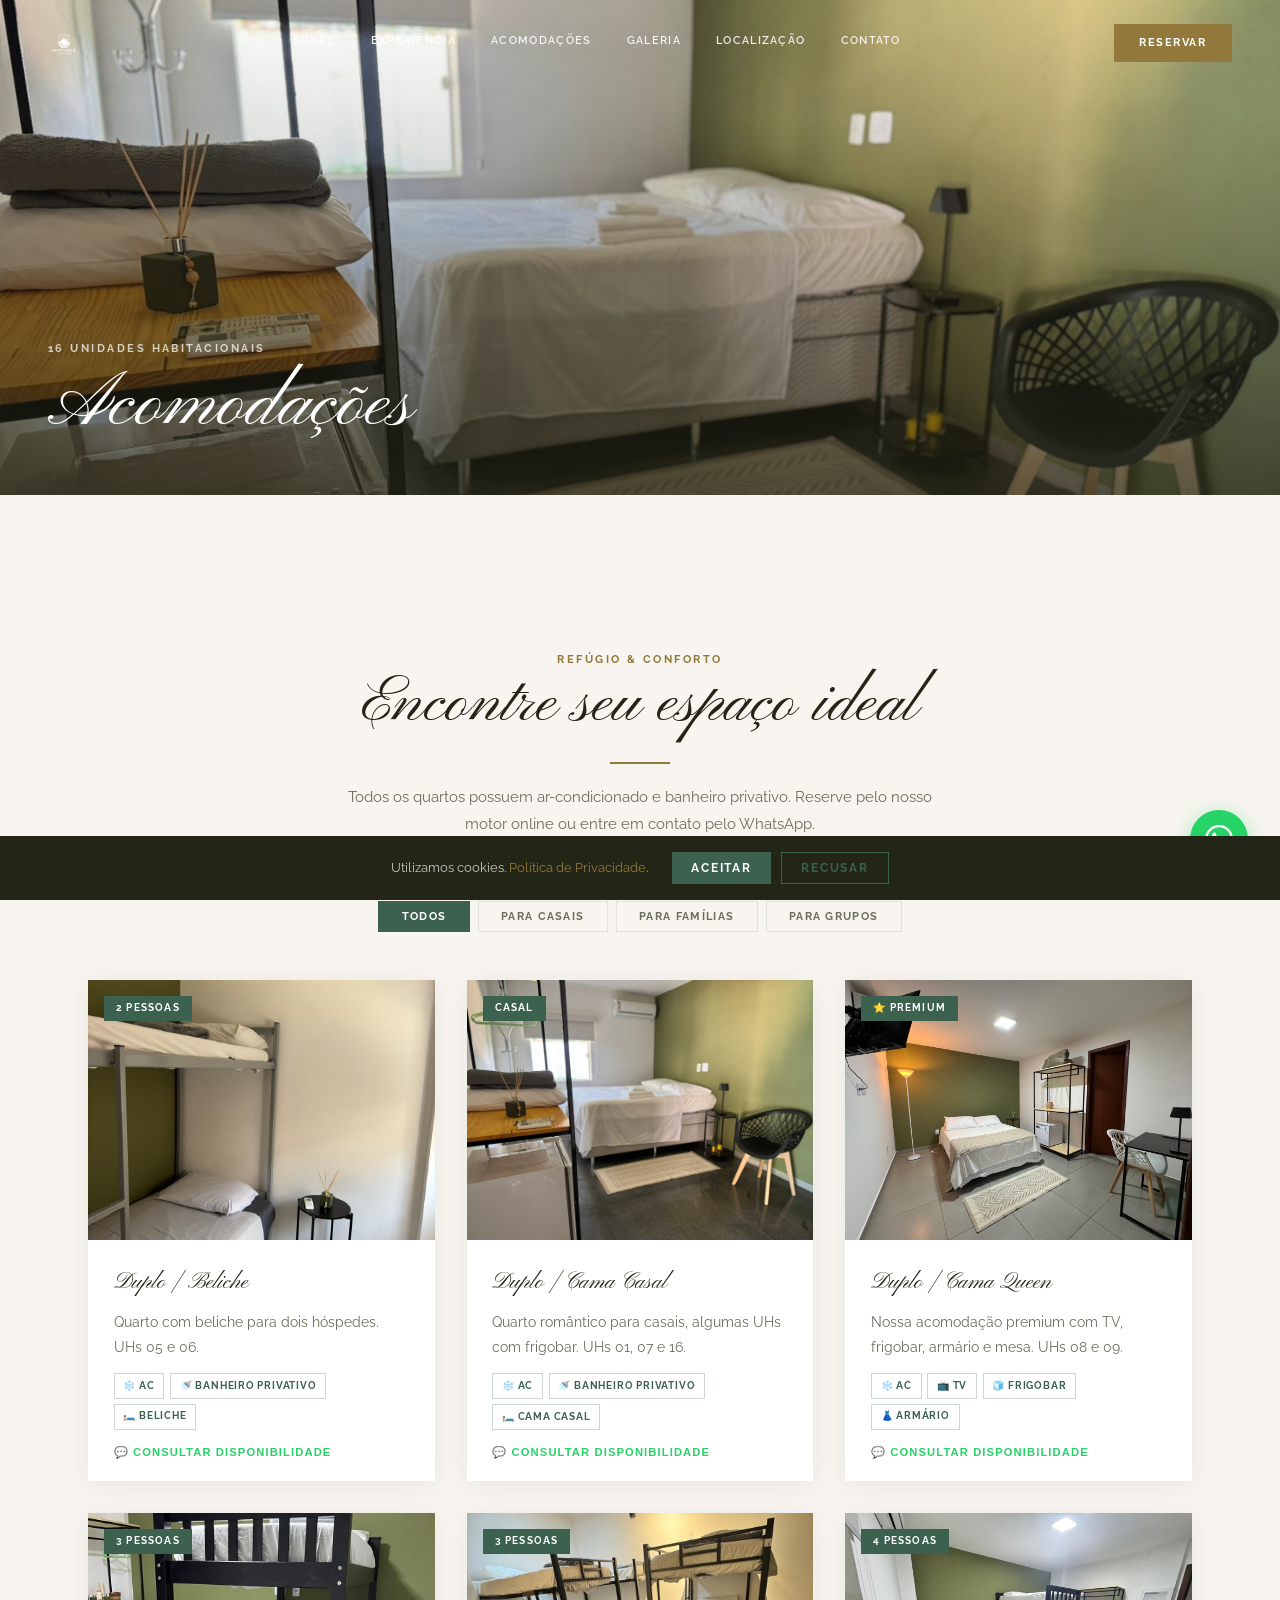
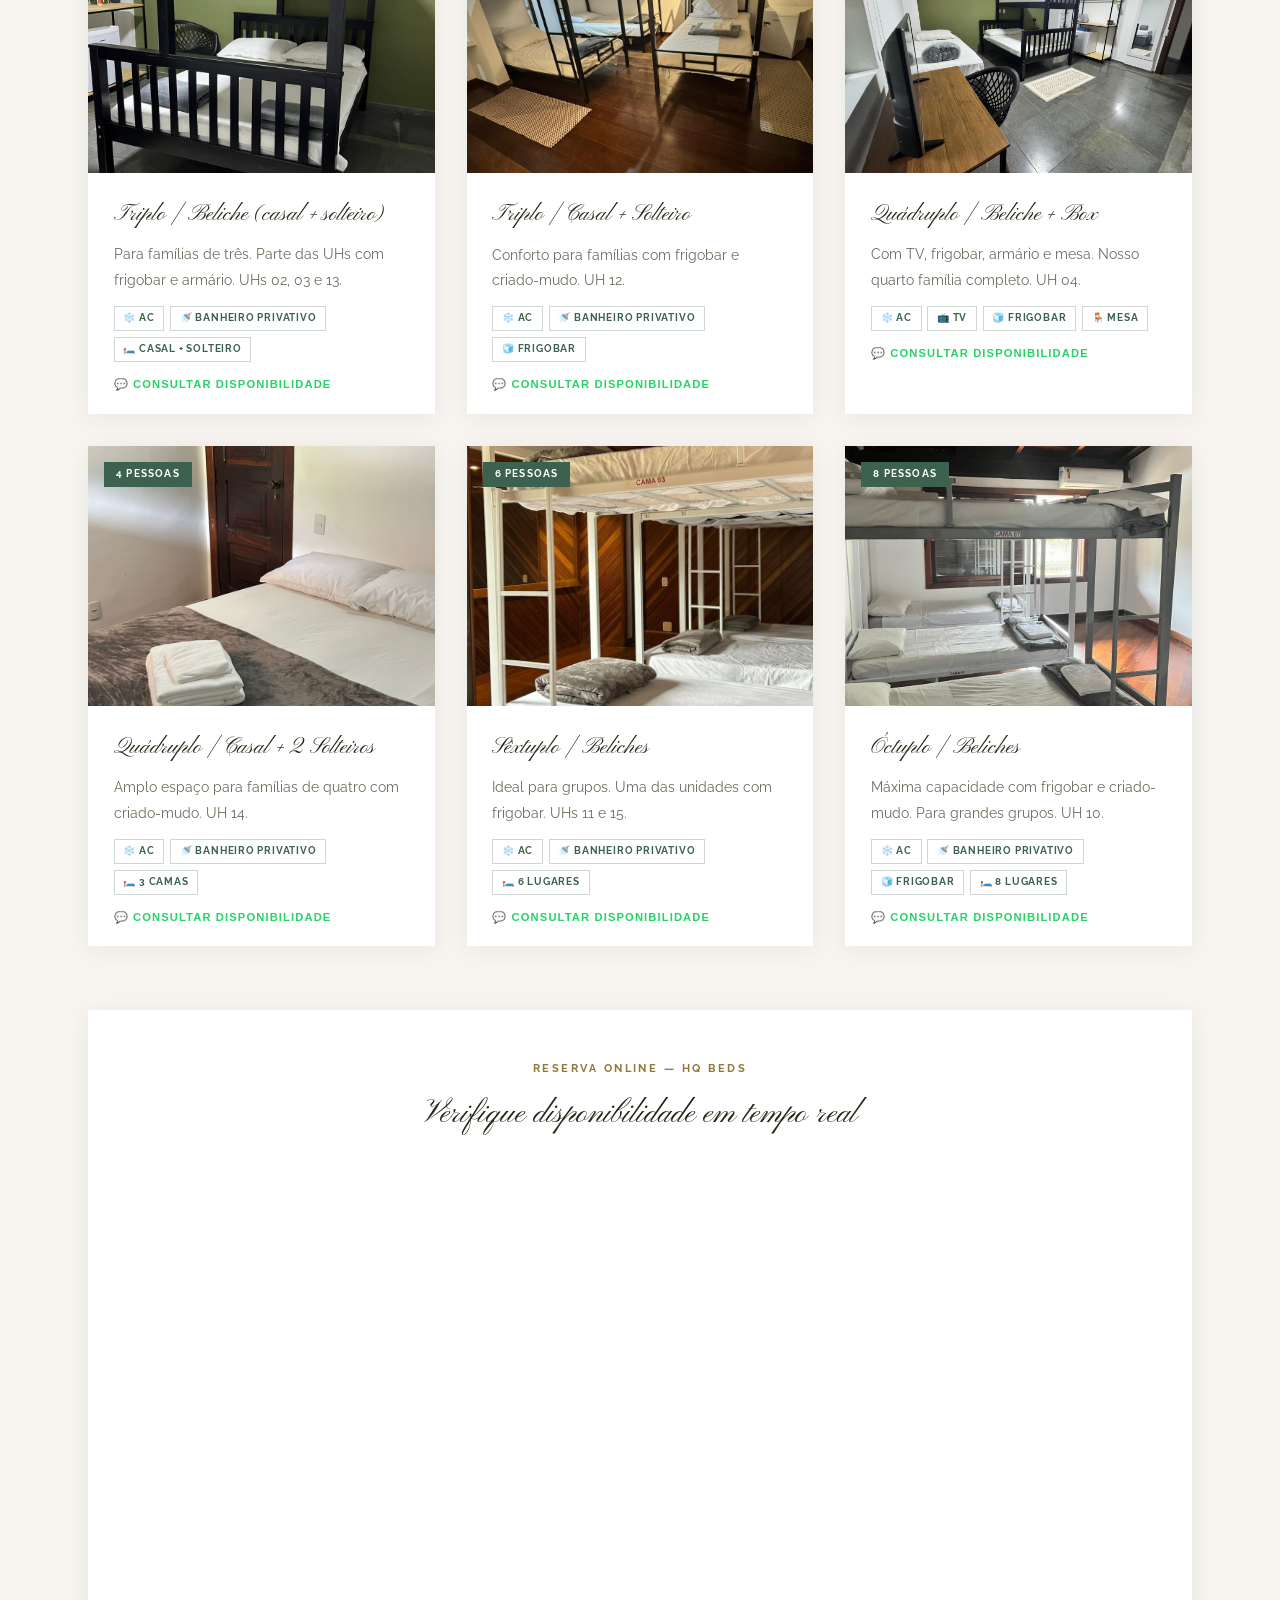
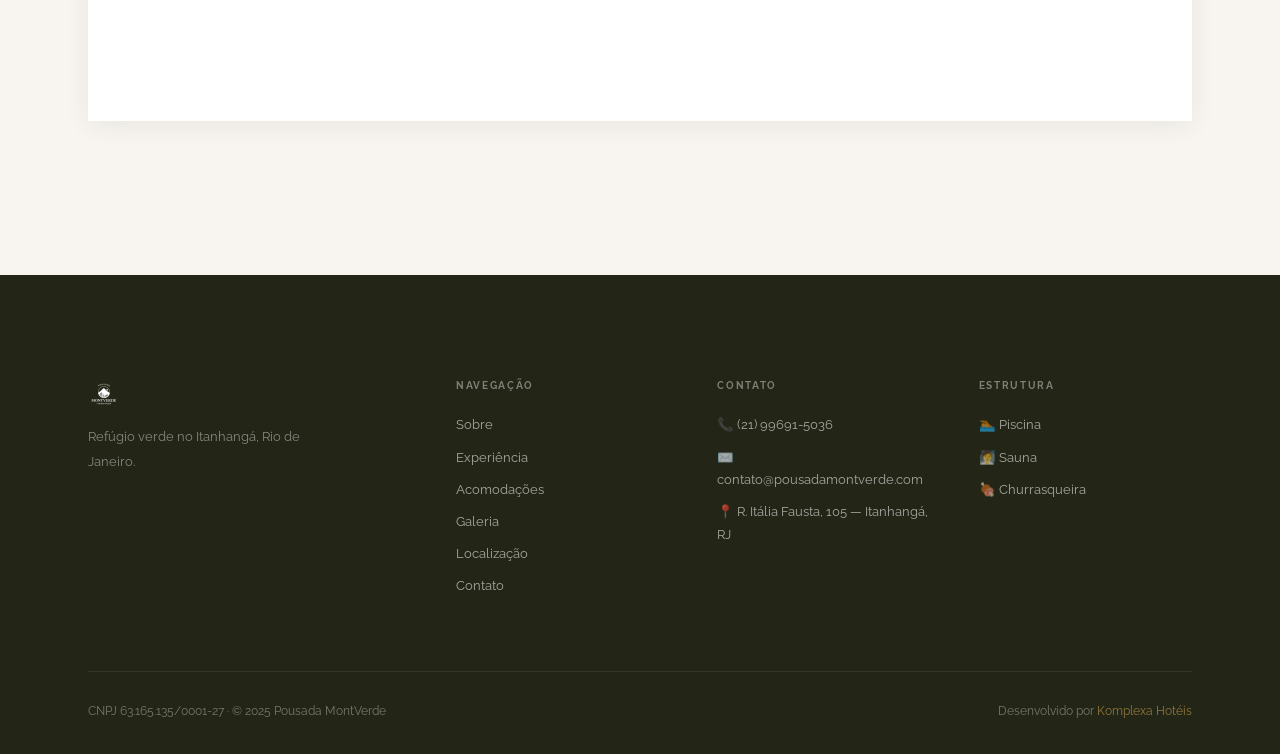
==== commit 4a03a791: "Add files via upload" ====
--- a/acomodacoes/index.html
+++ b/acomodacoes/index.html
@@ -3,10 +3,21 @@
 <head>
 <meta charset="UTF-8">
 <meta name="viewport" content="width=device-width, initial-scale=1.0">
+<link rel="icon" type="image/x-icon" href="../favicon.ico">
 <title>Acomodações — Pousada MontVerde | Itanhangá, Rio de Janeiro</title>
 <meta name="description" content="16 unidades habitacionais na Pousada MontVerde: quartos para casais, famílias e grupos no Itanhangá, Rio de Janeiro.">
 <script>(function(w,d,s,l,i){w[l]=w[l]||[];w[l].push({'gtm.start':new Date().getTime(),event:'gtm.js'});var f=d.getElementsByTagName(s)[0],j=d.createElement(s),dl=l!='dataLayer'?'&l='+l:'';j.async=true;j.src='https://www.googletagmanager.com/gtm.js?id='+i+dl;f.parentNode.insertBefore(j,f);})(window,document,'script','dataLayer','GTM-MXDKKWH3');</script>
+<meta property="og:title" content="Acomodações — Pousada MontVerde | Itanhangá, RJ">
+<meta property="og:description" content="16 unidades habitacionais em 9 categorias para casais, famílias e grupos no Itanhangá, Rio de Janeiro.">
+<meta property="og:image" content="https://pousadamontverde.com.br/assets/img/quartos/queen.jpg">
+<meta property="og:url" content="https://pousadamontverde.com.br/acomodacoes/">
+<meta property="og:type" content="website">
+<meta property="og:locale" content="pt_BR">
+<meta name="twitter:card" content="summary_large_image">
+<meta name="twitter:image" content="https://pousadamontverde.com.br/assets/img/quartos/queen.jpg">
+<link rel="canonical" href="https://pousadamontverde.com.br/acomodacoes/">
 <link rel="preconnect" href="https://fonts.googleapis.com">
+<link rel="preconnect" href="https://fonts.gstatic.com" crossorigin>
 <link href="https://fonts.googleapis.com/css2?family=Pinyon+Script&family=Raleway:wght@300;400;500;600;700&display=swap" rel="stylesheet">
 <link rel="stylesheet" href="../assets/css/style.css">
 
@@ -33,7 +44,8 @@
 
 <header class="hdr hero-mode" id="hdr">
   <div class="hdr-inner">
-    <a href="../index.html" class="logo"><img src="../assets/img/logo.png" alt="Pousada MontVerde" class="logo-img"></a>
+  <a href="../index.html" class="logo"><img src="../assets/img/logo.png" alt="Pousada MontVerde" class="logo-img">
+</a>
     <nav class="nav">
       <a href="../sobre/">Sobre</a>
       <a href="../experiencia/">Experiência</a>
@@ -155,6 +167,9 @@
       <div class="fg"><label>Check-in</label><input type="date" id="wa-checkin"></div>
       <div class="fg"><label>Check-out</label><input type="date" id="wa-checkout"></div>
       <button type="submit" class="wa-submit">Abrir WhatsApp →</button>
+      <div class="wa-divider"><span>ou</span></div>
+      <a href="https://booking.hqbeds.com.br/montverde/rooms" target="_blank" rel="noopener" class="wa-reserve-btn"
+         onclick="closeWAModal()">🗓️ Reservar Agora Online</a>
     </form>
   </div>
 </div>
--- a/assets/css/style.css
+++ b/assets/css/style.css
@@ -379,3 +379,59 @@
   .wa-modal.open { padding:0 1rem 5rem 1rem; align-items:flex-end; justify-content:center; }
   .wa-box,.wa-modal-box { width:100%!important; max-width:420px; }
 }
+
+/* Logo branca no hero (filtro inverte para branco) */
+.logo-img { filter: brightness(0) invert(1); transition: filter .3s; }
+
+/* Logo colorida/original quando header fica sólido */
+.hdr.solid .logo-img { filter: none; }
+
+/* ── ANTI-ZOOM MOBILE (iOS) ──
+   iOS zooms the page when a focused input has font-size < 16px.
+   Forcing 16px on all inputs prevents this without touching user-scalable. */
+@media(max-width:768px){
+  input, select, textarea {
+    font-size: 16px !important;
+  }
+}
+
+/* ── WA MODAL — Botão Reservar ── */
+.wa-reserve-btn {
+  display: block;
+  width: 100%;
+  background: var(--cta);
+  color: #fff;
+  border: none;
+  padding: .75rem;
+  font-family: var(--font-body);
+  font-size: .7rem;
+  letter-spacing: .14em;
+  text-transform: uppercase;
+  font-weight: 700;
+  cursor: pointer;
+  transition: background .3s;
+  margin-top: .5rem;
+  text-align: center;
+  text-decoration: none;
+}
+.wa-reserve-btn:hover { background: var(--cta-hover); }
+.wa-divider {
+  display: flex;
+  align-items: center;
+  gap: .8rem;
+  margin: .8rem 0 .4rem;
+}
+.wa-divider::before, .wa-divider::after {
+  content: '';
+  flex: 1;
+  height: 1px;
+  background: var(--border);
+}
+.wa-divider span {
+  font-family: var(--font-body);
+  font-size: .65rem;
+  color: var(--text-muted);
+  letter-spacing: .08em;
+  text-transform: uppercase;
+  white-space: nowrap;
+}
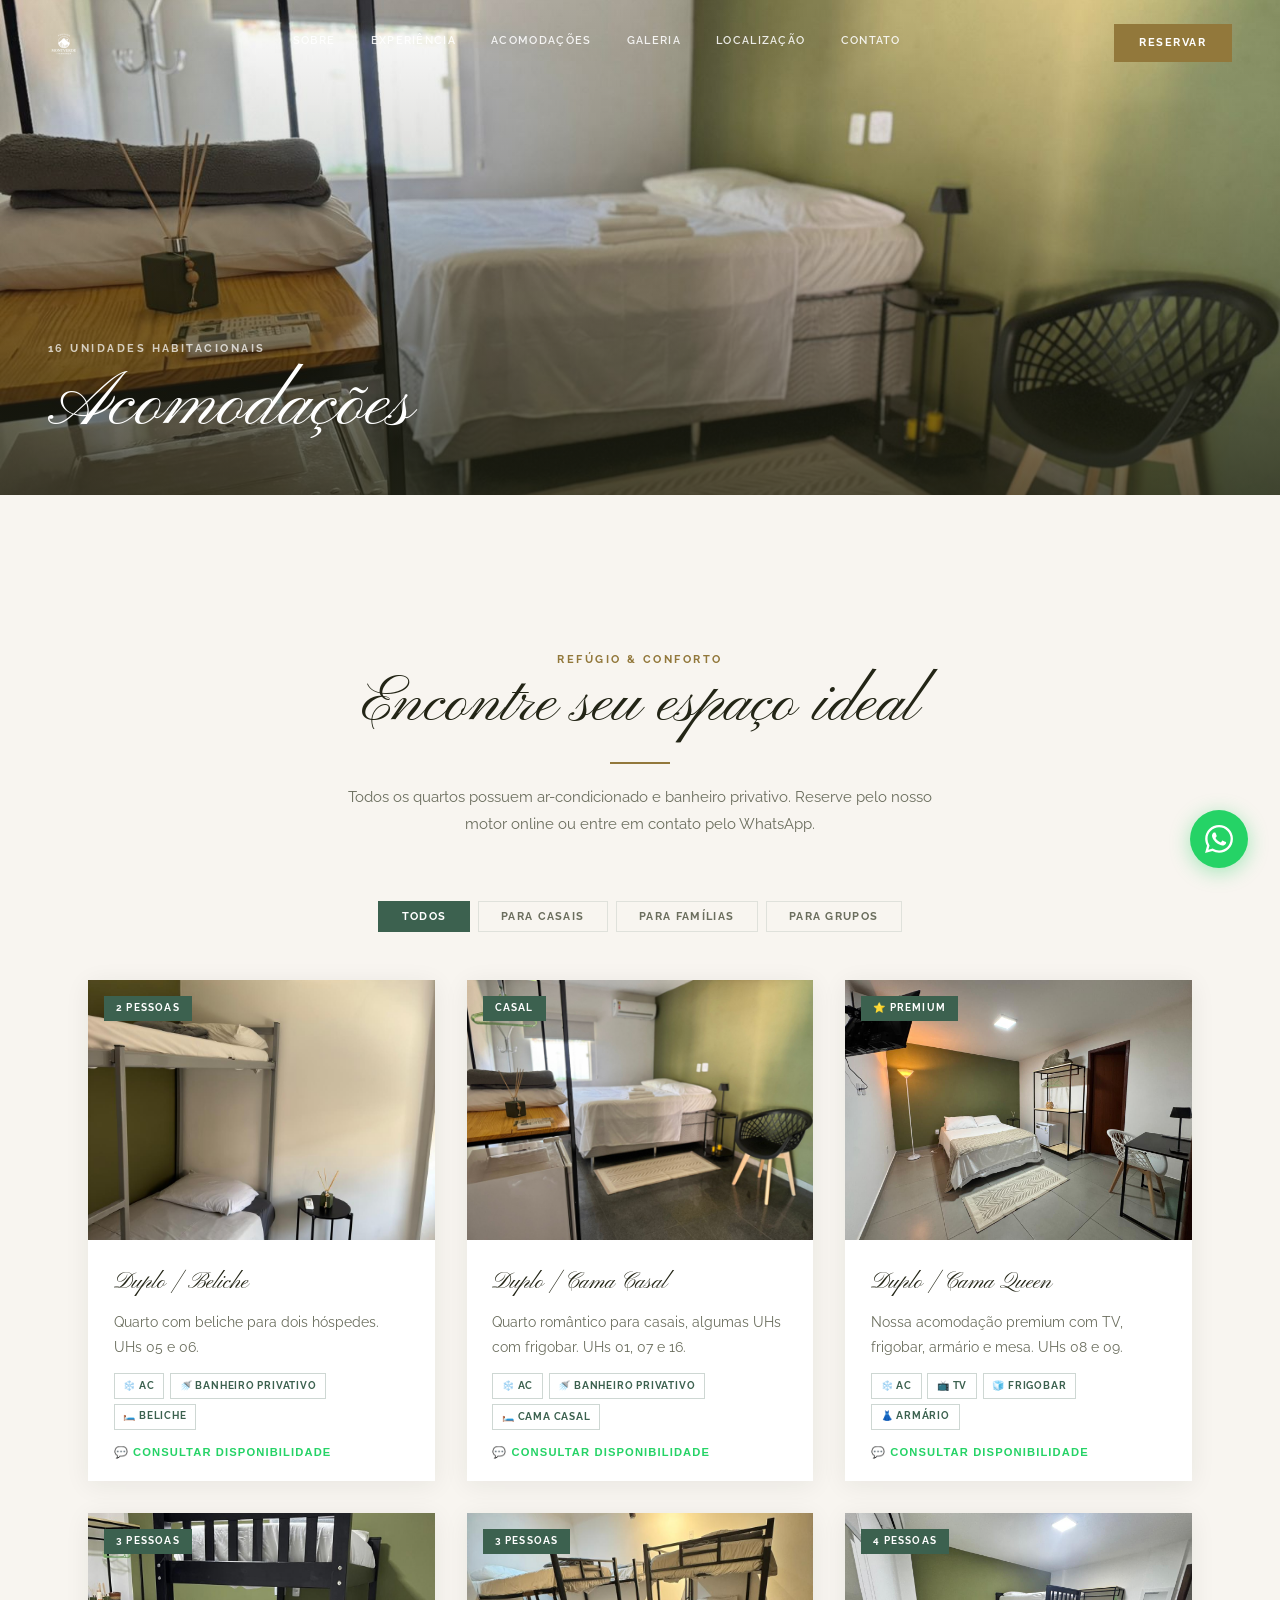
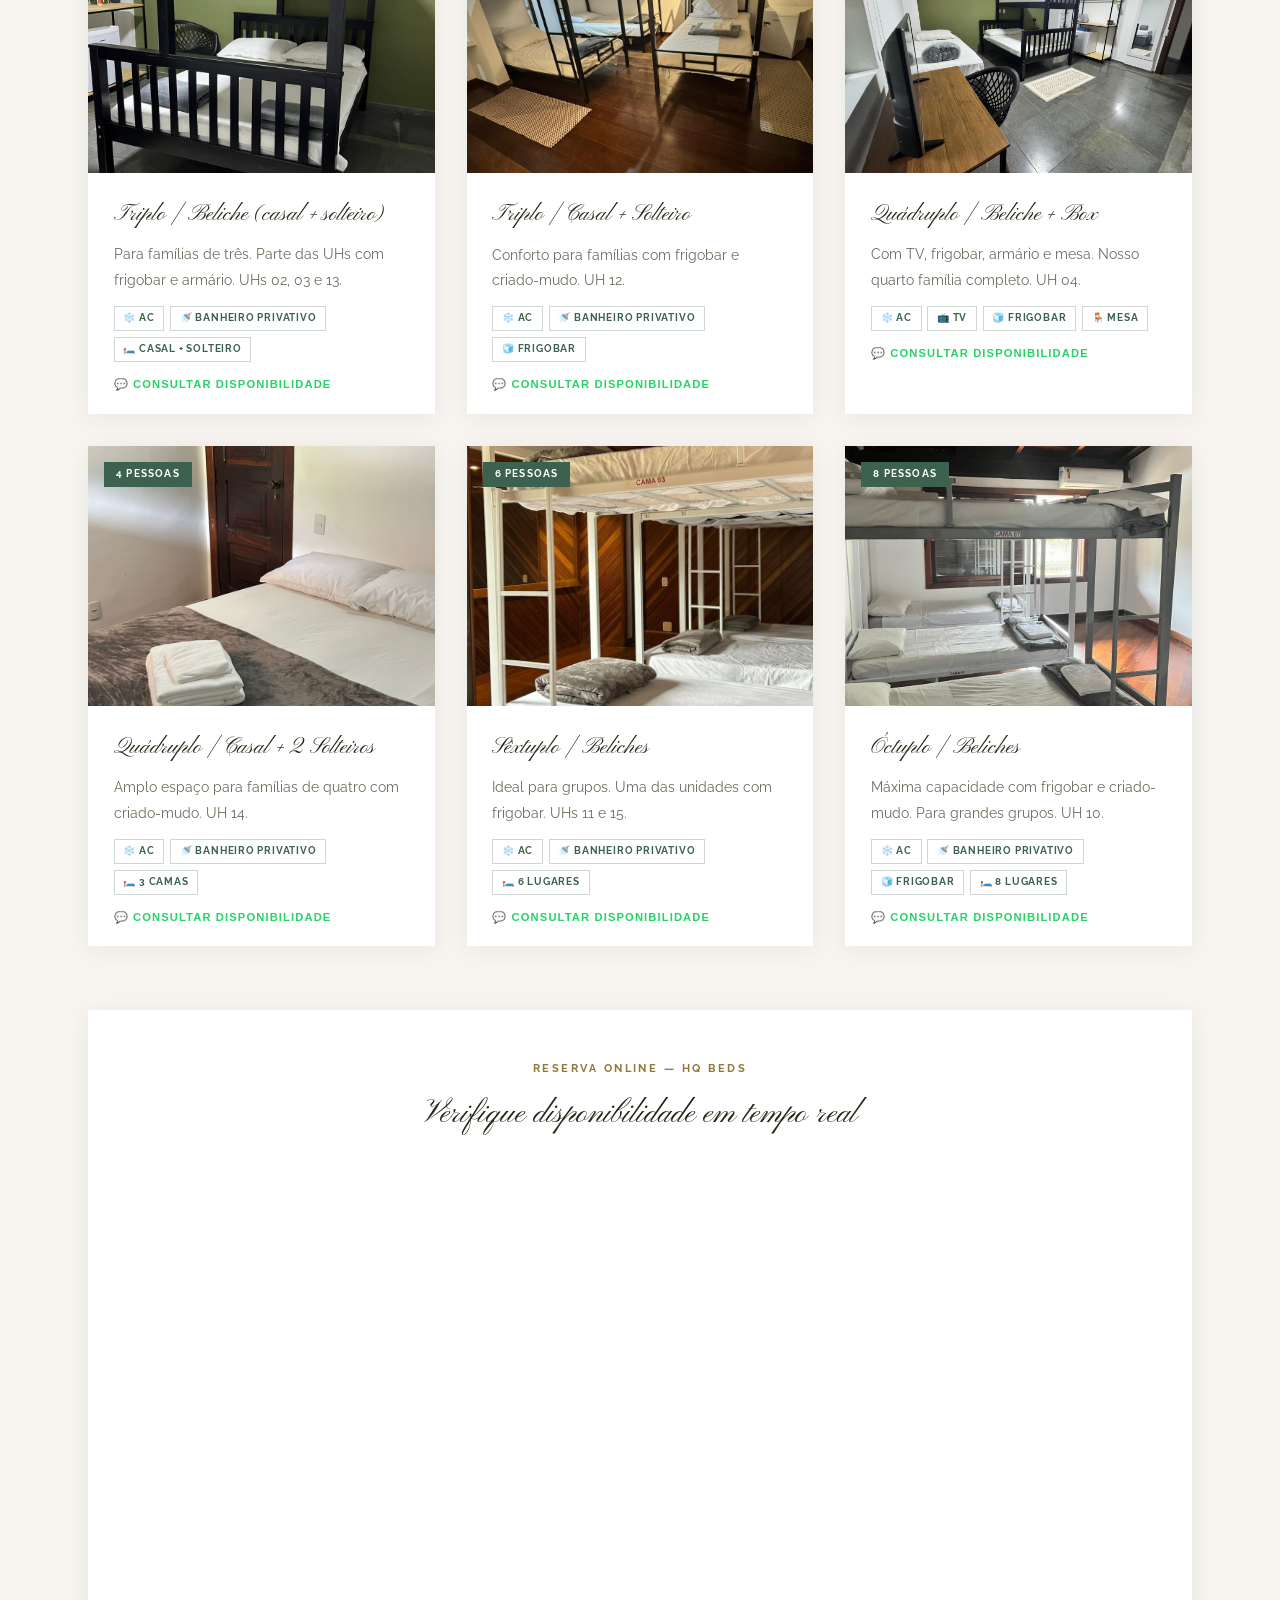
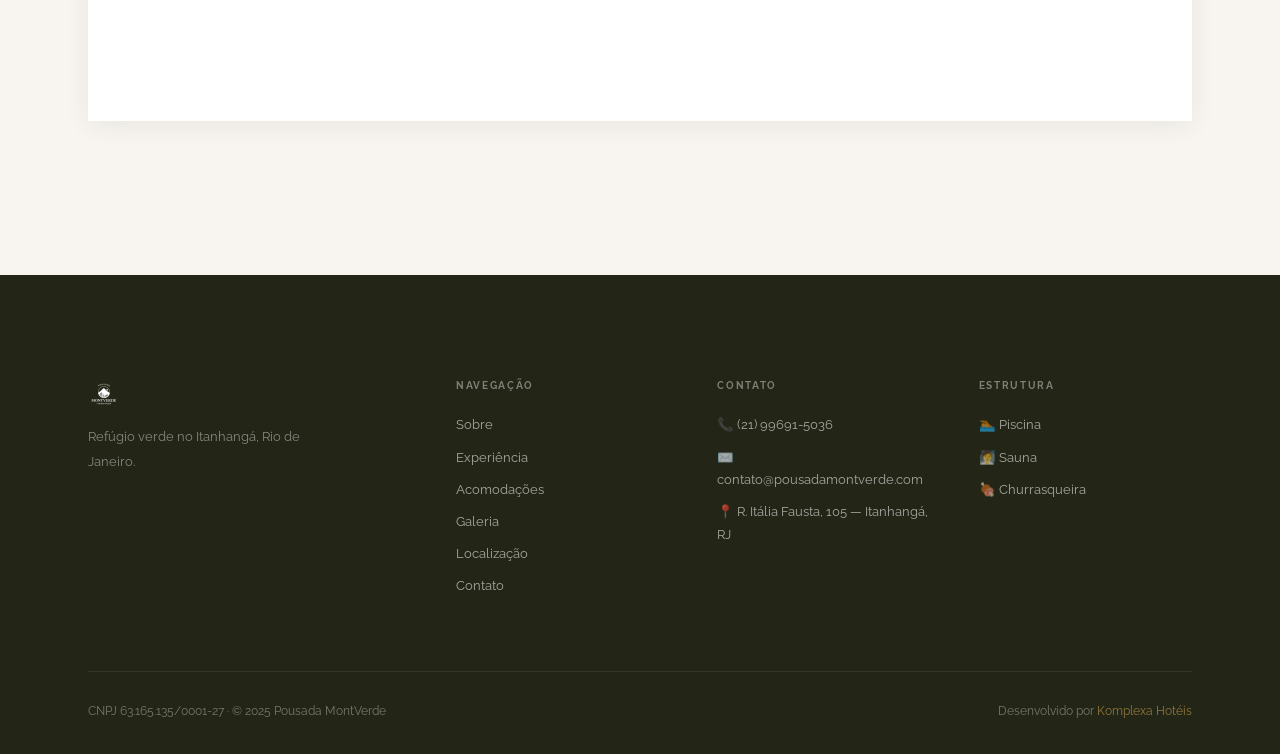
==== commit 1abd986b: "Padroniza acomodacoes/: remove modal inline, popup desconto e cookie banner - Removidos modal WhatsA" ====
--- a/acomodacoes/index.html
+++ b/acomodacoes/index.html
@@ -93,39 +93,39 @@
     <div class="rm-g" id="roomsGrid">
       <div class="rc" data-type="casal">
         <div class="rc-img"><img src="../assets/img/quartos/beliche-duplo.jpg" alt="Duplo Beliche" loading="lazy"><div class="rc-tag">2 pessoas</div></div>
-        <div class="rc-b"><h3>Duplo | Beliche</h3><p>Quarto com beliche para dois hóspedes. UHs 05 e 06.</p><div class="rc-feats"><span class="rc-feat">❄️ AC</span><span class="rc-feat">🚿 Banheiro privativo</span><span class="rc-feat">🛏️ Beliche</span></div><button class="rc-wa" onclick="openWAModal('Duplo Beliche')">💬 Consultar disponibilidade</button></div>
+        <div class="rc-b"><h3>Duplo | Beliche</h3><p>Quarto com beliche para dois hóspedes. UHs 05 e 06.</p><div class="rc-feats"><span class="rc-feat">❄️ AC</span><span class="rc-feat">🚿 Banheiro privativo</span><span class="rc-feat">🛏️ Beliche</span></div><button class="rc-wa" onclick="openWaModal('Duplo Beliche')">💬 Consultar disponibilidade</button></div>
       </div>
       <div class="rc" data-type="casal">
         <div class="rc-img"><img src="../assets/img/quartos/casal.jpg" alt="Duplo Casal" loading="lazy"><div class="rc-tag">Casal</div></div>
-        <div class="rc-b"><h3>Duplo | Cama Casal</h3><p>Quarto romântico para casais, algumas UHs com frigobar. UHs 01, 07 e 16.</p><div class="rc-feats"><span class="rc-feat">❄️ AC</span><span class="rc-feat">🚿 Banheiro privativo</span><span class="rc-feat">🛏️ Cama casal</span></div><button class="rc-wa" onclick="openWAModal('Duplo Casal')">💬 Consultar disponibilidade</button></div>
+        <div class="rc-b"><h3>Duplo | Cama Casal</h3><p>Quarto romântico para casais, algumas UHs com frigobar. UHs 01, 07 e 16.</p><div class="rc-feats"><span class="rc-feat">❄️ AC</span><span class="rc-feat">🚿 Banheiro privativo</span><span class="rc-feat">🛏️ Cama casal</span></div><button class="rc-wa" onclick="openWaModal('Duplo Casal')">💬 Consultar disponibilidade</button></div>
       </div>
       <div class="rc" data-type="casal">
         <div class="rc-img"><img src="../assets/img/quartos/queen.jpg" alt="Duplo Queen" loading="lazy"><div class="rc-tag">⭐ Premium</div></div>
-        <div class="rc-b"><h3>Duplo | Cama Queen</h3><p>Nossa acomodação premium com TV, frigobar, armário e mesa. UHs 08 e 09.</p><div class="rc-feats"><span class="rc-feat">❄️ AC</span><span class="rc-feat">📺 TV</span><span class="rc-feat">🧊 Frigobar</span><span class="rc-feat">👗 Armário</span></div><button class="rc-wa" onclick="openWAModal('Duplo Queen')">💬 Consultar disponibilidade</button></div>
+        <div class="rc-b"><h3>Duplo | Cama Queen</h3><p>Nossa acomodação premium com TV, frigobar, armário e mesa. UHs 08 e 09.</p><div class="rc-feats"><span class="rc-feat">❄️ AC</span><span class="rc-feat">📺 TV</span><span class="rc-feat">🧊 Frigobar</span><span class="rc-feat">👗 Armário</span></div><button class="rc-wa" onclick="openWaModal('Duplo Queen')">💬 Consultar disponibilidade</button></div>
       </div>
       <div class="rc" data-type="familia">
         <div class="rc-img"><img src="../assets/img/quartos/triplo-beliche.jpg" alt="Triplo Beliche" loading="lazy"><div class="rc-tag">3 pessoas</div></div>
-        <div class="rc-b"><h3>Triplo | Beliche (casal + solteiro)</h3><p>Para famílias de três. Parte das UHs com frigobar e armário. UHs 02, 03 e 13.</p><div class="rc-feats"><span class="rc-feat">❄️ AC</span><span class="rc-feat">🚿 Banheiro privativo</span><span class="rc-feat">🛏️ Casal + solteiro</span></div><button class="rc-wa" onclick="openWAModal('Triplo Beliche')">💬 Consultar disponibilidade</button></div>
+        <div class="rc-b"><h3>Triplo | Beliche (casal + solteiro)</h3><p>Para famílias de três. Parte das UHs com frigobar e armário. UHs 02, 03 e 13.</p><div class="rc-feats"><span class="rc-feat">❄️ AC</span><span class="rc-feat">🚿 Banheiro privativo</span><span class="rc-feat">🛏️ Casal + solteiro</span></div><button class="rc-wa" onclick="openWaModal('Triplo Beliche')">💬 Consultar disponibilidade</button></div>
       </div>
       <div class="rc" data-type="familia">
         <div class="rc-img"><img src="../assets/img/quartos/triplo-casal.jpg" alt="Triplo Casal" loading="lazy"><div class="rc-tag">3 pessoas</div></div>
-        <div class="rc-b"><h3>Triplo | Casal + Solteiro</h3><p>Conforto para famílias com frigobar e criado-mudo. UH 12.</p><div class="rc-feats"><span class="rc-feat">❄️ AC</span><span class="rc-feat">🚿 Banheiro privativo</span><span class="rc-feat">🧊 Frigobar</span></div><button class="rc-wa" onclick="openWAModal('Triplo Casal + Solteiro')">💬 Consultar disponibilidade</button></div>
+        <div class="rc-b"><h3>Triplo | Casal + Solteiro</h3><p>Conforto para famílias com frigobar e criado-mudo. UH 12.</p><div class="rc-feats"><span class="rc-feat">❄️ AC</span><span class="rc-feat">🚿 Banheiro privativo</span><span class="rc-feat">🧊 Frigobar</span></div><button class="rc-wa" onclick="openWaModal('Triplo Casal + Solteiro')">💬 Consultar disponibilidade</button></div>
       </div>
       <div class="rc" data-type="familia">
         <div class="rc-img"><img src="../assets/img/quartos/quadruplo-beliche.jpg" alt="Quádruplo Beliche" loading="lazy"><div class="rc-tag">4 pessoas</div></div>
-        <div class="rc-b"><h3>Quádruplo | Beliche + Box</h3><p>Com TV, frigobar, armário e mesa. Nosso quarto família completo. UH 04.</p><div class="rc-feats"><span class="rc-feat">❄️ AC</span><span class="rc-feat">📺 TV</span><span class="rc-feat">🧊 Frigobar</span><span class="rc-feat">🪑 Mesa</span></div><button class="rc-wa" onclick="openWAModal('Quádruplo Beliche')">💬 Consultar disponibilidade</button></div>
+        <div class="rc-b"><h3>Quádruplo | Beliche + Box</h3><p>Com TV, frigobar, armário e mesa. Nosso quarto família completo. UH 04.</p><div class="rc-feats"><span class="rc-feat">❄️ AC</span><span class="rc-feat">📺 TV</span><span class="rc-feat">🧊 Frigobar</span><span class="rc-feat">🪑 Mesa</span></div><button class="rc-wa" onclick="openWaModal('Quádruplo Beliche')">💬 Consultar disponibilidade</button></div>
       </div>
       <div class="rc" data-type="familia">
         <div class="rc-img"><img src="../assets/img/quartos/quadruplo-casal.jpg" alt="Quádruplo Casal" loading="lazy"><div class="rc-tag">4 pessoas</div></div>
-        <div class="rc-b"><h3>Quádruplo | Casal + 2 Solteiros</h3><p>Amplo espaço para famílias de quatro com criado-mudo. UH 14.</p><div class="rc-feats"><span class="rc-feat">❄️ AC</span><span class="rc-feat">🚿 Banheiro privativo</span><span class="rc-feat">🛏️ 3 camas</span></div><button class="rc-wa" onclick="openWAModal('Quádruplo 4')">💬 Consultar disponibilidade</button></div>
+        <div class="rc-b"><h3>Quádruplo | Casal + 2 Solteiros</h3><p>Amplo espaço para famílias de quatro com criado-mudo. UH 14.</p><div class="rc-feats"><span class="rc-feat">❄️ AC</span><span class="rc-feat">🚿 Banheiro privativo</span><span class="rc-feat">🛏️ 3 camas</span></div><button class="rc-wa" onclick="openWaModal('Quádruplo 4')">💬 Consultar disponibilidade</button></div>
       </div>
       <div class="rc" data-type="grupo">
         <div class="rc-img"><img src="../assets/img/quartos/sextuplo.jpg" alt="Sêxtuplo" loading="lazy"><div class="rc-tag">6 pessoas</div></div>
-        <div class="rc-b"><h3>Sêxtuplo | Beliches</h3><p>Ideal para grupos. Uma das unidades com frigobar. UHs 11 e 15.</p><div class="rc-feats"><span class="rc-feat">❄️ AC</span><span class="rc-feat">🚿 Banheiro privativo</span><span class="rc-feat">🛏️ 6 lugares</span></div><button class="rc-wa" onclick="openWAModal('Sêxtuplo')">💬 Consultar disponibilidade</button></div>
+        <div class="rc-b"><h3>Sêxtuplo | Beliches</h3><p>Ideal para grupos. Uma das unidades com frigobar. UHs 11 e 15.</p><div class="rc-feats"><span class="rc-feat">❄️ AC</span><span class="rc-feat">🚿 Banheiro privativo</span><span class="rc-feat">🛏️ 6 lugares</span></div><button class="rc-wa" onclick="openWaModal('Sêxtuplo')">💬 Consultar disponibilidade</button></div>
       </div>
       <div class="rc" data-type="grupo">
         <div class="rc-img"><img src="../assets/img/quartos/octuplo.jpg" alt="Óctuplo" loading="lazy"><div class="rc-tag">8 pessoas</div></div>
-        <div class="rc-b"><h3>Óctuplo | Beliches</h3><p>Máxima capacidade com frigobar e criado-mudo. Para grandes grupos. UH 10.</p><div class="rc-feats"><span class="rc-feat">❄️ AC</span><span class="rc-feat">🚿 Banheiro privativo</span><span class="rc-feat">🧊 Frigobar</span><span class="rc-feat">🛏️ 8 lugares</span></div><button class="rc-wa" onclick="openWAModal('Óctuplo')">💬 Consultar disponibilidade</button></div>
+        <div class="rc-b"><h3>Óctuplo | Beliches</h3><p>Máxima capacidade com frigobar e criado-mudo. Para grandes grupos. UH 10.</p><div class="rc-feats"><span class="rc-feat">❄️ AC</span><span class="rc-feat">🚿 Banheiro privativo</span><span class="rc-feat">🧊 Frigobar</span><span class="rc-feat">🛏️ 8 lugares</span></div><button class="rc-wa" onclick="openWaModal('Óctuplo')">💬 Consultar disponibilidade</button></div>
       </div>
     </div>
 
@@ -155,50 +155,11 @@
   </div>
 </footer>
 
-<button class="wa-btn" onclick="openWAModal()" aria-label="WhatsApp"><svg viewBox="0 0 24 24"><path d="M17.472 14.382c-.297-.149-1.758-.867-2.03-.967-.273-.099-.471-.148-.67.15-.197.297-.767.966-.94 1.164-.173.199-.347.223-.644.075-.297-.15-1.255-.463-2.39-1.475-.883-.788-1.48-1.761-1.653-2.059-.173-.297-.018-.458.13-.606.134-.133.298-.347.446-.52.149-.174.198-.298.298-.497.099-.198.05-.371-.025-.52-.075-.149-.669-1.612-.916-2.207-.242-.579-.487-.5-.669-.51-.173-.008-.371-.01-.57-.01-.198 0-.52.074-.792.372-.272.297-1.04 1.016-1.04 2.479 0 1.462 1.065 2.875 1.213 3.074.149.198 2.096 3.2 5.077 4.487.709.306 1.262.489 1.694.625.712.227 1.36.195 1.871.118.571-.085 1.758-.719 2.006-1.413.248-.694.248-1.289.173-1.413-.074-.124-.272-.198-.57-.347m-5.421 7.403h-.004a9.87 9.87 0 01-5.031-1.378l-.361-.214-3.741.982.998-3.648-.235-.374a9.86 9.86 0 01-1.51-5.26c.001-5.45 4.436-9.884 9.888-9.884 2.64 0 5.122 1.03 6.988 2.898a9.825 9.825 0 012.893 6.994c-.003 5.45-4.437 9.884-9.885 9.884m8.413-18.297A11.815 11.815 0 0012.05 0C5.495 0 .16 5.335.157 11.892c0 2.096.547 4.142 1.588 5.945L.057 24l6.305-1.654a11.882 11.882 0 005.683 1.448h.005c6.554 0 11.89-5.335 11.893-11.893a11.821 11.821 0 00-3.48-8.413z"/></svg></button>
-<div class="wa-modal" id="waModal">
-  <div class="wa-box">
-    <div class="wa-box-hdr"><h4>💬 Consultar Quarto</h4><button class="wa-close" onclick="closeWAModal()">×</button></div>
-    <form onsubmit="submitWAForm(event)">
-      <input type="hidden" id="wa-contexto" value="">
-      <div class="fg"><label>Seu nome *</label><input type="text" id="wa-nome" placeholder="Seu nome" required></div>
-      <div class="fg"><label>Telefone *</label><input type="tel" id="wa-tel" placeholder="(21) 99999-9999" required></div>
-      <div class="fg"><label>E-mail</label><input type="email" id="wa-email" placeholder="seu@email.com"></div>
-      <div class="fg"><label>Check-in</label><input type="date" id="wa-checkin"></div>
-      <div class="fg"><label>Check-out</label><input type="date" id="wa-checkout"></div>
-      <button type="submit" class="wa-submit">Abrir WhatsApp →</button>
-      <div class="wa-divider"><span>ou</span></div>
-      <a href="https://booking.hqbeds.com.br/montverde/rooms" target="_blank" rel="noopener" class="wa-reserve-btn"
-         onclick="closeWAModal()">🗓️ Reservar Agora Online</a>
-    </form>
-  </div>
-</div>
-<div class="discount-popup" id="discountPopup">
-  <div class="dp-box">
-    <button class="dp-close" onclick="closePopup()">×</button>
-    <div class="dp-content">
-      <p class="overline">Oferta exclusiva</p>
-      <h3>Reserve direto e<br><span class="dp-highlight">economize mais</span></h3>
-      <p class="dp-sub">Deixe seu contato e receba condições especiais.</p>
-      <form onsubmit="submitPopup(event)">
-        <div class="dp-field"><input type="text" id="popup-nome" placeholder="Seu nome" required></div>
-        <div class="dp-field"><input type="email" id="popup-email" placeholder="Seu e-mail" required></div>
-        <button type="submit" class="dp-btn">Quero as condições especiais →</button>
-      </form>
-      <p class="dp-disclaimer">Sem spam. <a href="#">Política de Privacidade</a>.</p>
-    </div>
-    <div class="dp-img"><img src="../assets/img/hero/fachada.jpg" alt="MontVerde" class="loaded"><div class="dp-img-ov"></div></div>
-  </div>
-</div>
-<div class="ck" id="cookieBanner">
-  <div class="ck-in">
-    <p>Utilizamos cookies. <a href="#">Política de Privacidade</a>.</p>
-    <div style="display:flex;gap:.6rem;flex-shrink:0">
-      <button class="btn-green" style="font-size:.72rem;padding:.5rem 1.2rem" onclick="acceptCookies()">Aceitar</button>
-      <button class="btn-outline" style="font-size:.72rem;padding:.5rem 1.2rem" onclick="declineCookies()">Recusar</button>
-    </div>
-  </div>
-</div>
+<!-- BOTÃO FLUTUANTE WHATSAPP -->
+<button class="wa-btn" id="waBtn" onclick="openWaModal()" aria-label="WhatsApp">
+  <svg width="26" height="26" viewBox="0 0 24 24" fill="white"><path d="M17.472 14.382c-.297-.149-1.758-.867-2.03-.967-.273-.099-.471-.148-.67.15-.197.297-.767.966-.94 1.164-.173.199-.347.223-.644.075-.297-.15-1.255-.463-2.39-1.475-.883-.788-1.48-1.761-1.653-2.059-.173-.297-.018-.458.13-.606.134-.133.298-.347.446-.52.149-.174.198-.298.298-.497.099-.198.05-.371-.025-.52-.075-.149-.669-1.612-.916-2.207-.242-.579-.487-.5-.669-.51-.173-.008-.371-.01-.57-.01-.198 0-.52.074-.792.372-.272.297-1.04 1.016-1.04 2.479 0 1.462 1.065 2.875 1.213 3.074.149.198 2.096 3.2 5.077 4.487.709.306 1.262.489 1.694.625.712.227 1.36.195 1.871.118.571-.085 1.758-.719 2.006-1.413.248-.694.248-1.289.173-1.413-.074-.124-.272-.198-.57-.347m-5.421 7.403h-.004a9.87 9.87 0 01-5.031-1.378l-.361-.214-3.741.982.998-3.648-.235-.374a9.86 9.86 0 01-1.51-5.26c.001-5.45 4.436-9.884 9.888-9.884 2.64 0 5.122 1.03 6.988 2.898a9.825 9.825 0 012.893 6.994c-.003 5.45-4.437 9.884-9.885 9.884m8.413-18.297A11.815 11.815 0 0012.05 0C5.495 0 .16 5.335.157 11.892c0 2.096.547 4.142 1.588 5.945L.057 24l6.305-1.654a11.882 11.882 0 005.683 1.448h.005c6.554 0 11.89-5.335 11.893-11.893a11.821 11.821 0 00-3.48-8.413z"/></svg>
+</button>
+
 <script src="../assets/js/main.js"></script>
 </body>
 </html>
--- a/assets/css/style.css
+++ b/assets/css/style.css
@@ -253,13 +253,21 @@
 .wa-modal.open { display:flex; align-items:flex-end; justify-content:flex-end; padding:0 2rem 5.5rem 2rem; }
 /* .wa-box e .wa-modal-box são equivalentes — suporte aos dois nomes */
 .wa-box,
-.wa-modal-box { background:var(--surface); width:320px; padding:1.8rem; box-shadow:0 12px 50px rgba(0,0,0,.18); border-top:3px solid #25D366; }
+.wa-modal-box { background:var(--surface); width:340px; padding:2.2rem 1.8rem 1.8rem; box-shadow:0 12px 50px rgba(0,0,0,.18); border-top:3px solid #25D366; position:relative; }
 .wa-box-hdr,
 .wa-modal-header { display:flex; justify-content:space-between; align-items:center; margin-bottom:1.2rem; gap:.8rem; }
 .wa-box-hdr h4,
 .wa-modal-header h4 { font-size:.74rem; letter-spacing:.1em; text-transform:uppercase; }
 .wa-icon { width:36px; height:36px; border-radius:50%; background:#25D366; display:flex; align-items:center; justify-content:center; flex-shrink:0; }
-.wa-modal-close { background:none; border:none; font-size:1.4rem; cursor:pointer; color:var(--text-muted); line-height:1; padding:0; margin-left:auto; }
+.wa-modal-close { background:none; border:none; font-size:1.5rem; cursor:pointer; color:var(--text-muted); line-height:1; padding:0; position:absolute; top:.9rem; left:1.1rem; }
+.wa-modal-top { display:flex; align-items:flex-start; gap:.9rem; margin:.3rem 0 1.3rem; }
+.wa-modal-top .wa-icon { margin-top:.15rem; }
+.wa-modal-titles h4 { font-size:.82rem; letter-spacing:.1em; text-transform:uppercase; font-weight:700; color:var(--text); margin-bottom:.35rem; }
+.wa-modal-titles p { font-size:.88rem; color:var(--text-muted); line-height:1.4; margin:0; }
+.wa-or { display:flex; align-items:center; gap:.8rem; margin:.3rem 0; color:var(--text-muted); font-size:.7rem; letter-spacing:.15em; text-transform:uppercase; }
+.wa-or::before, .wa-or::after { content:''; flex:1; height:1px; background:var(--border); }
+.wa-reserve { display:flex; align-items:center; justify-content:center; gap:.5rem; background:var(--cta); color:#fff; border:none; padding:.85rem; font-family:var(--font-body); font-size:.7rem; letter-spacing:.14em; text-transform:uppercase; font-weight:700; cursor:pointer; transition:background .3s; text-decoration:none; }
+.wa-reserve:hover { background:var(--cta-hover); }
 .wa-form-body { display:flex; flex-direction:column; gap:.65rem; }
 .wa-form-body .fg { display:flex; flex-direction:column; gap:.2rem; }
 .wa-form-body label { font-size:.68rem; letter-spacing:.08em; text-transform:uppercase; font-weight:700; color:var(--text); }
@@ -337,7 +345,7 @@
   /* hero widget no mobile */
   /* wa modal full width */
   .wa-modal.open { padding:0 1rem 5rem 1rem; align-items:flex-end; justify-content:center; }
-  .wa-box { width:100%!important; max-width:420px; }
+  .wa-box,.wa-modal-box { width:100%!important; max-width:420px; }
   /* contact grid */
   .ct-form .fg-row { grid-template-columns:1fr; }
 }
@@ -435,3 +443,211 @@
   text-transform: uppercase;
   white-space: nowrap;
 }
+
+/* ═══════════════════════════════════════
+   BLOG
+   ═══════════════════════════════════════ */
+
+/* ── Page Hero (blog listing) ── */
+.page-hero {
+  padding: var(--space-xl) 0 var(--space-md);
+  text-align: center;
+  background: var(--surface);
+  margin-top: 72px;
+}
+.page-hero .overline,
+.page-hero p {
+  display: block;
+  margin-left: auto;
+  margin-right: auto;
+  text-align: center;
+}
+
+/* ── Blog Grid ── */
+.blog-grid {
+  display: grid;
+  grid-template-columns: repeat(auto-fill, minmax(320px, 1fr));
+  gap: 2rem;
+}
+
+/* ── Blog Card ── */
+.blog-card {
+  background: var(--surface);
+  border: 1px solid var(--border);
+  transition: box-shadow .3s var(--ease), transform .3s var(--ease);
+  display: flex;
+  flex-direction: column;
+}
+.blog-card:hover {
+  box-shadow: var(--shadow-lg);
+  transform: translateY(-4px);
+}
+.blog-card-body {
+  padding: 1.8rem;
+  display: flex;
+  flex-direction: column;
+  flex: 1;
+}
+.blog-card-date {
+  font-size: .7rem;
+  color: var(--text-muted);
+  letter-spacing: .08em;
+  text-transform: uppercase;
+}
+.blog-card-pillar {
+  font-size: .6rem;
+  font-weight: 700;
+  letter-spacing: .14em;
+  text-transform: uppercase;
+  color: var(--cta);
+  margin-left: .8rem;
+}
+.blog-card-body h3 {
+  font-family: var(--font-body);
+  font-size: 1.15rem;
+  font-weight: 600;
+  line-height: 1.4;
+  margin: .8rem 0 .6rem;
+  color: var(--text);
+}
+.blog-card-body p {
+  font-size: .88rem;
+  line-height: 1.7;
+  flex: 1;
+}
+.blog-card-link {
+  font-size: .72rem;
+  font-weight: 700;
+  letter-spacing: .1em;
+  text-transform: uppercase;
+  color: var(--accent);
+  margin-top: 1.2rem;
+  display: inline-block;
+}
+.blog-card:hover .blog-card-link { color: var(--cta); }
+
+/* ── Blog Empty State ── */
+.blog-empty {
+  text-align: center;
+  padding: var(--space-lg) 0;
+}
+.blog-empty p {
+  margin: 0 auto 2rem;
+  text-align: center;
+}
+
+/* ── Blog Post (article page) ── */
+.blog-post {
+  padding: var(--space-md) 0 var(--space-lg);
+  margin-top: 72px;
+}
+.blog-post-header {
+  max-width: 760px;
+  margin: 0 auto var(--space-md);
+}
+.blog-post-header h1 {
+  font-family: var(--font-body);
+  font-size: clamp(1.8rem, 4vw, 2.8rem);
+  font-weight: 700;
+  line-height: 1.25;
+  color: var(--text);
+  margin: 1rem 0;
+}
+.blog-breadcrumb {
+  font-size: .72rem;
+  color: var(--text-muted);
+  letter-spacing: .06em;
+}
+.blog-breadcrumb a { color: var(--accent); }
+.blog-breadcrumb a:hover { text-decoration: underline; }
+.blog-post-meta {
+  display: flex;
+  align-items: center;
+  gap: .8rem;
+  margin-bottom: 1rem;
+}
+.blog-post-meta time {
+  font-size: .72rem;
+  color: var(--text-muted);
+  letter-spacing: .06em;
+}
+.blog-post-pillar {
+  font-size: .6rem;
+  font-weight: 700;
+  letter-spacing: .14em;
+  text-transform: uppercase;
+  color: var(--cta);
+}
+
+/* ── Blog Post Content ── */
+.blog-post-content {
+  max-width: 760px;
+  margin: 0 auto;
+}
+.blog-post-content h2 {
+  font-family: var(--font-body);
+  font-size: clamp(1.3rem, 2.5vw, 1.7rem);
+  font-weight: 700;
+  color: var(--text);
+  margin: 2.5rem 0 1rem;
+  line-height: 1.3;
+}
+.blog-post-content h3 {
+  font-family: var(--font-body);
+  font-size: clamp(1.1rem, 2vw, 1.3rem);
+  font-weight: 600;
+  color: var(--text);
+  margin: 2rem 0 .8rem;
+  line-height: 1.3;
+}
+.blog-post-content p {
+  margin-bottom: 1.4rem;
+  max-width: none;
+}
+.blog-post-content ul, .blog-post-content ol {
+  margin: 0 0 1.4rem 1.5rem;
+  color: var(--text-muted);
+  font-size: clamp(.92rem, 1.1vw, 1.04rem);
+  line-height: 1.85;
+}
+.blog-post-content li { margin-bottom: .4rem; }
+.blog-post-content a {
+  color: var(--accent);
+  text-decoration: underline;
+  text-decoration-color: rgba(60,97,79,.3);
+  text-underline-offset: 3px;
+  transition: text-decoration-color .3s;
+}
+.blog-post-content a:hover { text-decoration-color: var(--accent); }
+.blog-post-content blockquote {
+  border-left: 3px solid var(--cta);
+  padding: 1rem 1.5rem;
+  margin: 2rem 0;
+  background: var(--accent-soft);
+  font-style: italic;
+  color: var(--text);
+}
+
+/* ── Blog CTA Box (inside post) ── */
+.blog-cta-box {
+  background: var(--accent-soft);
+  border: 1px solid var(--border);
+  padding: 2rem;
+  margin: 3rem 0 2rem;
+  text-align: center;
+}
+.blog-cta-box h3 {
+  font-family: var(--font-body);
+  margin: 0 0 .5rem;
+  color: var(--accent);
+}
+.blog-cta-box p {
+  text-align: center;
+  margin: 0 auto 1.2rem;
+}
+
+/* ── Blog Responsive ── */
+@media(max-width:640px) {
+  .blog-grid { grid-template-columns: 1fr; }
+  .blog-card-body { padding: 1.4rem; }
+}
